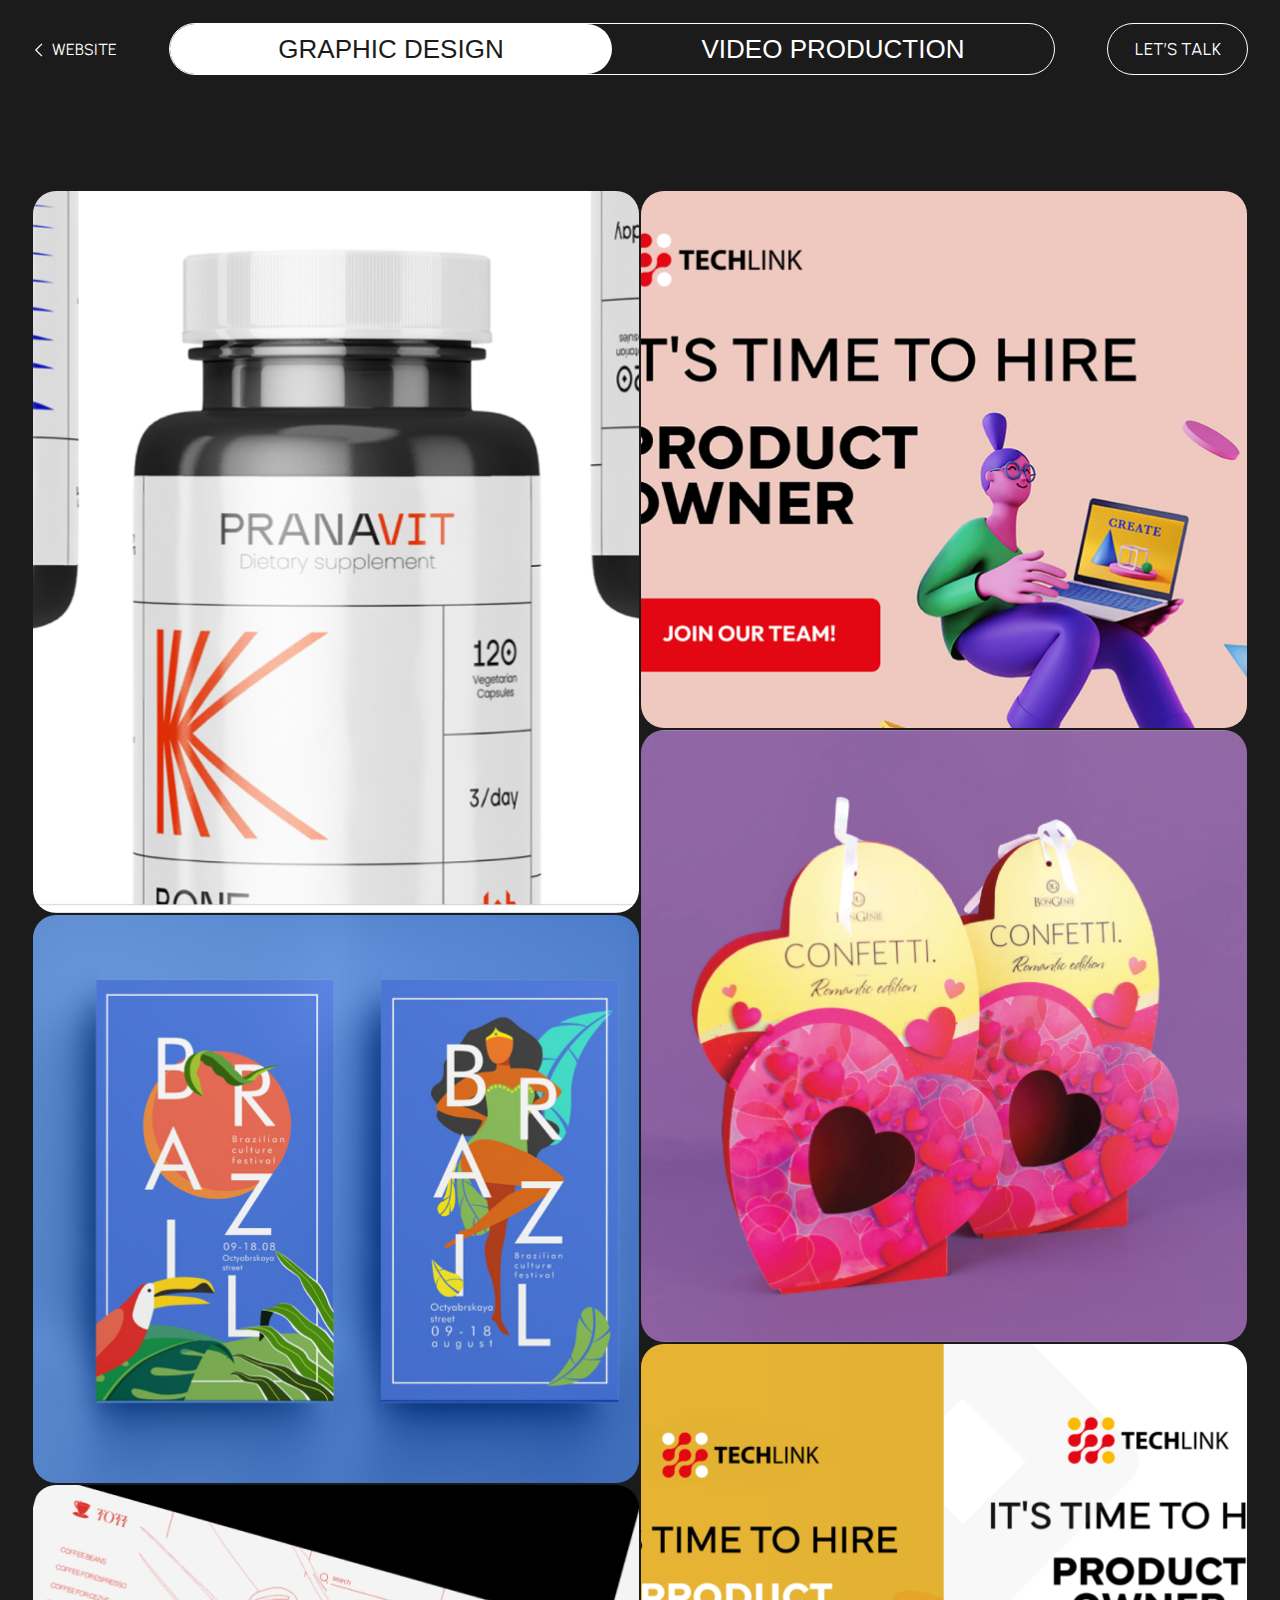
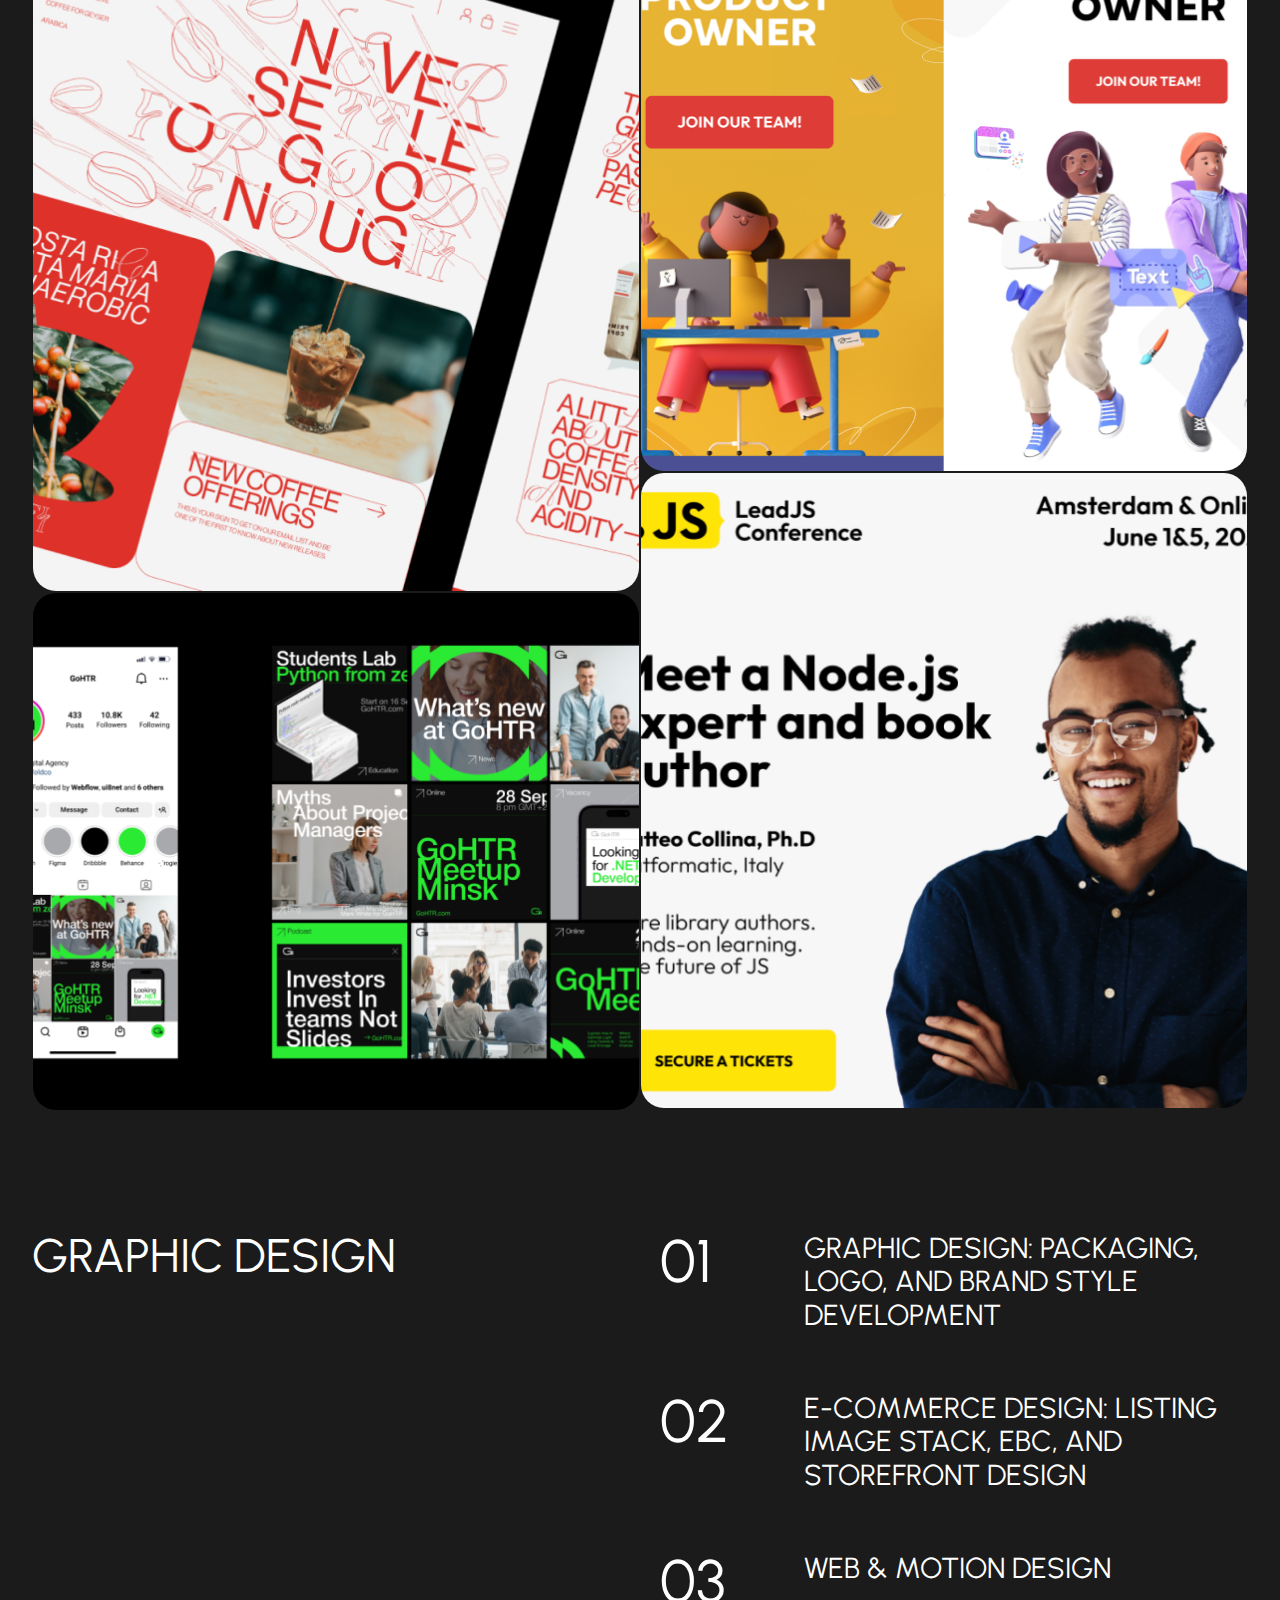
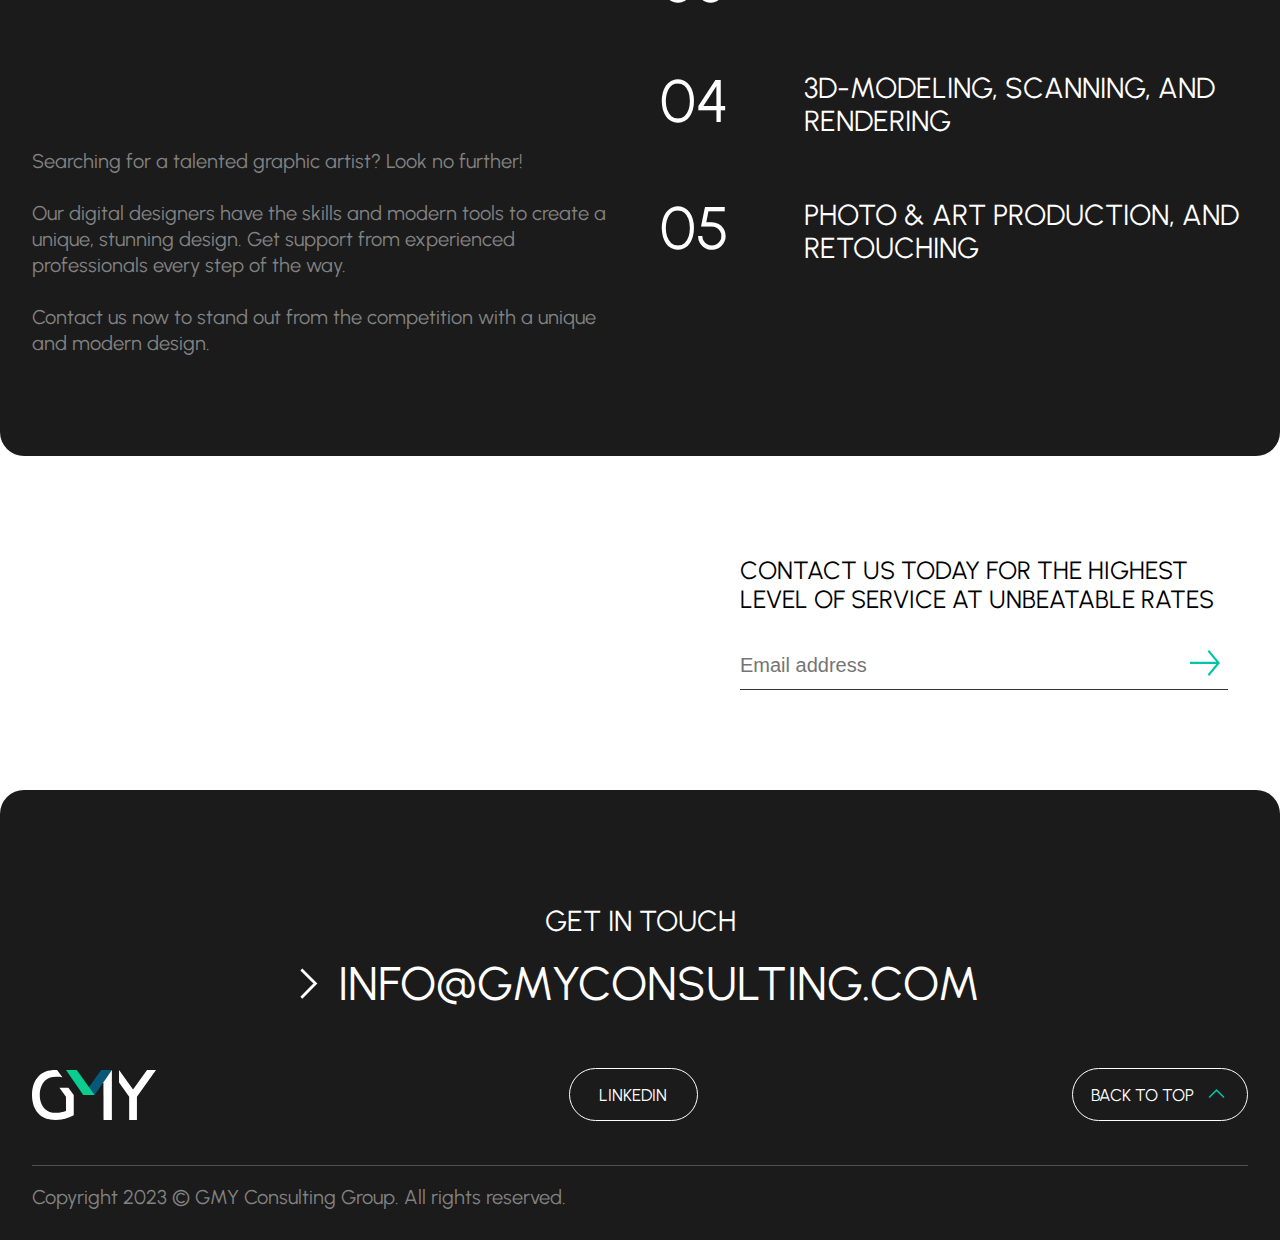
==== portfolio.html @ d191594f "edits to the layout" ====
<!DOCTYPE html>
<html lang="en">
    <head>
        <meta charset="UTF-8">
        <meta http-equiv="X-UA-Compatible" content="IE=edge">
        <meta name="viewport" content="width=device-width, initial-scale=1.0">

        <title>GMY-portfolio</title>

        <link rel="stylesheet" href="./css/styles.css">

        <script defer src="./js/animatrionTextScroll.js"></script>
        <script defer src="./js/player.js"></script>
        <script defer src="./js/btnPortfolio.js"></script>
    </head>

    <body>
        <!-- PortfolioHeader -->
        <header class="Header-container blackTheme borderRadiusDown mobilePadding">
            <div class="Header-wrapper maxContainerSize">
                <a class="Header-containerBtnBackToMainPage" href="./index.html">
                    <img class="Header-iconBtnBackToMainPage" src="./assets/icons/iconArrowSelect.svg" alt="">

                    <p class="Header-textBtnBackToMainPage textUppercase">Website</p>
                </a>

                <div class="PortfolioHeader-containerToggleView">
                    <button class="PortfolioHeader-btnGraphicDesign textUppercase active">Graphic Design</button>
    
                    <button class="PortfolioHeader-btnVideoProduction textUppercase">Video Production</button>
                </div>

                <a class="Header-mainBtn secondary textUppercase textBtn" href="#contacts">Let’s talk</a>
            </div>
        </header>

        <!-- <main class="PortfolioMain-container blackTheme" id="main">
            <div class="PortfolioMain-wrapper">
                <img class="PortfolioMain-iconMain" src="./assets/icons/logoMainPortfolio.svg" alt="">

                <div class="PortfolioMain-containerToggleView">
                    <button class="PortfolioMain-btnGraphicDesign h4 textUppercase active">Graphic Design</button>
    
                    <button class="PortfolioMain-btnVideoProduction h4 textUppercase">Video Production</button>
                </div>
            </div>
        </main> -->

        <div id="main">
            <div class="PortfolioGraphicDesign">
                <section class="portfolioPresentation-container blackTheme">
                    <div class="portfolioPresentation-wrapper maxContainerSize">
                        <div class="portfolioPresentation-grid">
                            <div class="portfolioPresentation-containerImage">
                                <img class="portfolioPresentation-image" src="./assets/images/portfolio/portfolio1.png" alt="">
                            </div>
                            <div class="portfolioPresentation-containerImage">
                                <img class="portfolioPresentation-image" src="./assets/images/portfolio/portfolio2.png" alt="">
                            </div>
                            <div class="portfolioPresentation-containerImage">
                                <img class="portfolioPresentation-image" src="./assets/images/portfolio/portfolio3.png" alt="">
                            </div>
                            <div class="portfolioPresentation-containerImage">
                                <img class="portfolioPresentation-image" src="./assets/images/portfolio/portfolio4.png" alt="">
                            </div>
                            <div class="portfolioPresentation-containerImage">
                                <img class="portfolioPresentation-image" src="./assets/images/portfolio/portfolio5.png" alt="">
                            </div>
                            <div class="portfolioPresentation-containerImage">
                                <img class="portfolioPresentation-image" src="./assets/images/portfolio/portfolio6.png" alt="">
                            </div>
                            <div class="portfolioPresentation-containerImage">
                                <img class="portfolioPresentation-image" src="./assets/images/portfolio/portfolio7.png" alt="">
                            </div>
                            <div class="portfolioPresentation-containerImage">
                                <img class="portfolioPresentation-image" src="./assets/images/portfolio/portfolio8.png" alt="">
                            </div>
                        </div>
                    </div>
                </section>

                <section class="PortfolioGraphicDesign-container blackTheme borderRadiusDown">
                    <div class="PortfolioGraphicDesign-wrapper maxContainerSize">
                        <div class="PortfolioGraphicDesign-containerDescription">
                            <div class="PortfolioGraphicDesign-containerMainInfo">
                                <h2 class="PortfolioGraphicDesign-mainTitle h2 textUppercase">Graphic Design</h2>
            
                                <p class="PortfolioGraphicDesign-mainText textLarge">
                                    Searching for a talented graphic artist? Look no further!
                                    <br><br> Our digital designers have the skills and modern tools to create a unique, stunning design. Get support from experienced professionals every step of the way.
                                    <br><br> Contact us now to stand out from the competition with a unique and modern design.
                                </p>
                            </div>
            
                            <div class="PortfolioGraphicDesign-containerInfoCards">
                                <div class="PortfolioGraphicDesign-infoCard">
                                    <span class="PortfolioGraphicDesign-infoCardNumber h5">01</span>
            
                                    <p class="PortfolioGraphicDesign-infoCardText h4 textUppercase">Graphic Design: Packaging, Logo, and Brand Style Development</p>
                                </div>
            
                                <div class="PortfolioGraphicDesign-infoCard">
                                    <span class="PortfolioGraphicDesign-infoCardNumber h5">02</span>
            
                                    <p class="PortfolioGraphicDesign-infoCardText h4 textUppercase">E-Commerce Design: listing image stack, EBC, and Storefront Design</p>
                                </div>
            
                                <div class="PortfolioGraphicDesign-infoCard">
                                    <span class="PortfolioGraphicDesign-infoCardNumber h5">03</span>
            
                                    <p class="PortfolioGraphicDesign-infoCardText h4 textUppercase">Web & Motion Design</p>
                                </div>
            
                                <div class="PortfolioGraphicDesign-infoCard">
                                    <span class="PortfolioGraphicDesign-infoCardNumber h5">04</span>
            
                                    <p class="PortfolioGraphicDesign-infoCardText h4 textUppercase">3D-Modeling, Scanning, and Rendering</p>
                                </div>
            
                                <div class="PortfolioGraphicDesign-infoCard">
                                    <span class="PortfolioGraphicDesign-infoCardNumber h5">05</span>
            
                                    <p class="PortfolioGraphicDesign-infoCardText h4 textUppercase">Photo & Art Production, and Retouching</p>
                                </div>
                            </div>
                        </div>
                    </div>
                </section>
            </div>
            
            <div class="PortfolioVideoProduction hidden">
                <section class="VideoProduction-container blackTheme mobilePadding">
                    <div class="VideoProduction-wrapper maxContainerSize borderRadiusFull">
                        <img class="VideoProduction-iconPlay" src="./assets/icons/iconPlayVideo.svg" />
        
                        <div class="VideoProduction-containerInfo containerInfo innerPadding">
                            <div class="VideoProduction-info innerWrapperInfo">
                                <div class="VideoProduction-wrapperInfo mainText">
                                    <h2 class="VideoProduction-title h2 textUppercase upAnimationText">Video Production</h2>
            
                                    <p class="VideoProduction-text textLarge upAnimationText">Take advantage of innovative video production services for marketing success</p>
                                </div>
            
                                <div class="VideoProduction-wrapperInfo secondaryText">
                                    <h2 class="VideoProduction-title h2 textUppercase">Video Production</h2>
            
                                    <p class="VideoProduction-text textLarge">
                                        Take advantage of innovative video production services for marketing success.
                                        <br><br> Our experienced professionals use the latest equipment and techniques to create superior videos that help you tell your story and drive sales.
                                        <br><br> Benefit from our high-quality videos and marketing video production services for guaranteed results.
                                    </p>
                                </div>
                            </div>
                        </div>
        
                        <div class="VideoProduction-previewVideo"></div>
                        <div class="VideoProduction-dimming"></div>
                        <iframe id="player" class="VideoProduction-video" src="https://www.youtube.com/embed/5_SGxF4RLgc?enablejsapi=1&controls=0&iv_load_policy=3&modestbranding=1&hl=en&disablekb=1&rel=0" frameborder="0" allow="accelerometer; autoplay; clipboard-write; encrypted-media; gyroscope; picture-in-picture; web-share" allowfullscreen></iframe>
                    </div>
                </section>

                <section class="PortfolioVideoProduction-container blackTheme mobilePadding">
                    <div class="PortfolioGraphicDesign-wrapper maxContainerSize">
                        <div class="PortfolioGraphicDesign-containerDescription">
                            <div class="PortfolioGraphicDesign-containerMainInfo">
                                <h2 class="PortfolioGraphicDesign-mainTitle h2 textUppercase">Video Production</h2>
            
                                <p class="PortfolioGraphicDesign-mainText textLarge">
                                    Take advantage of innovative video production services for marketing success.
                                    <br><br> Our experienced professionals use the latest equipment and techniques to create superior videos that help you tell your story and drive sales.
                                    <br><br> Benefit from our high-quality videos and marketing video production services for guaranteed results.
                                </p>
                            </div>
            
                            <div class="PortfolioGraphicDesign-containerInfoCards">
                                <div class="PortfolioGraphicDesign-infoCard">
                                    <span class="PortfolioGraphicDesign-infoCardNumber h5">01</span>
            
                                    <p class="PortfolioGraphicDesign-infoCardText h4 textUppercase">Product TVC, Digital video including OLV, social media ads, and video ads on streaming services. </p>
                                </div>
            
                                <div class="PortfolioGraphicDesign-infoCard">
                                    <span class="PortfolioGraphicDesign-infoCardNumber h5">02</span>
            
                                    <p class="PortfolioGraphicDesign-infoCardText h4 textUppercase">Main platforms: Amazon, Youtube, Instagram, Tiktok, Facebook, Web sites and etc. </p>
                                </div>
            
                                <div class="PortfolioGraphicDesign-infoCard">
                                    <span class="PortfolioGraphicDesign-infoCardNumber h5">03</span>
            
                                    <p class="PortfolioGraphicDesign-infoCardText h4 textUppercase">Motion design: Logo and text Animation, Digital graphics, Unique Transitions, editing. </p>
                                </div>
            
                                <div class="PortfolioGraphicDesign-infoCard">
                                    <span class="PortfolioGraphicDesign-infoCardNumber h5">04</span>
            
                                    <p class="PortfolioGraphicDesign-infoCardText h4 textUppercase">2D and 3D-Animation: Product Animation, Liquid Animation, Character Animation, and more</p>
                                </div>
            
                                <div class="PortfolioGraphicDesign-infoCard">
                                    <span class="PortfolioGraphicDesign-infoCardNumber h5">05</span>
            
                                    <p class="PortfolioGraphicDesign-infoCardText h4 textUppercase">3D-Modeling: Product, Character, Location, and more</p>
                                </div>

                                <div class="PortfolioGraphicDesign-infoCard">
                                    <span class="PortfolioGraphicDesign-infoCardNumber h5">06</span>
            
                                    <p class="PortfolioGraphicDesign-infoCardText h4 textUppercase">Post-Production: VFX, SFX, CGI, Sound Design, Color Grading, COMPOSITING
                                    </p>
                                </div>
                            </div>
                        </div>
                    </div>
                </section>
            </div>
        </div>

        <section class="Contacts-container maxContainerSize mobilePadding" id="contacts">
            <h1 class="Contacts-title h1 downAnimationText">LET'S WORK TOGETHER</h1>

            <div class="Contacts-containerInput">
                <p class="Contacts-inputText textUppercase">Contact us today for the highest level of service at unbeatable rates</p>

                <div class="Contacts-wrapperInput">
                    <input class="Contacts-input textSmall" type="email" placeholder="Email address" />

                    <button class="Contacts-btnSendEmeil">
                        <img class="Contacts-iconArrowFull" src="./assets/icons/iconArrowFull.svg" alt="">
                    </button>
                </div>
            </div>
        </section>

        <footer class="Footer-container blackTheme borderRadiusUp mobilePadding" id="footer">
            <div class="Footer-wrapper maxContainerSize">
                <div class="Footer-containerEmeilLink">
                    <h3 class="Footer-emeilText h3 textUppercase">GET IN TOUCH</h3>

                    <h2 class="Footer-emeil h2 textUppercase">
                        <img class="Footer-iconTextEmeil" src="./assets/icons/iconArrowText.svg" alt="">
                        
                        <p class="Footer-textEmeil">info@gmyconsulting.com</p>
                    </h2>
                </div>

                <div class="Footer-containerBtns">
                    <div class="Footer-containerLogo">
                        <img class="Footer-logoIcon" src="./assets/icons/logoWhite.svg" alt="logo" />
                    </div>
          
                    <a class="Footer-btnSocial secondary textUppercase textBtn" href="https://www.linkedin.com/company/gmy-consulting-group/" target="_blank">LinkedIn</a>

                    <a class="Footer-btnBackToUp secondary textUppercase textBtn" href="#main">
                        <p class="Footer-btnBackToUpText">back to top</p>

                        <img class="Footer-iconBtnBackToUp" src="./assets/icons/iconArrow.svg" alt="" />
                    </a>
                </div>

                <div class="Footer-containerCopyright">
                    <p class="Footer-copyrightText textSmall">Copyright 2023 © GMY Consulting Group. All rights reserved.</p>
                </div>
            </div>
        </footer>
    </body>
</html>
---- css/styles.css ----
/* all css */
@import 'atoms.css';
@import 'general.css';
@import 'header.css';
@import 'main.css';
@import 'bookkeeping.css';
@import 'aboutUs.css';
@import 'medicalBilling.css';
@import 'management.css';
@import 'customerService.css';
@import 'videoProduction.css';
@import 'graphicDesign.css';
@import 'eCommerceServices.css';
@import 'team.css';
@import 'contacts.css';
@import 'footer.css';

@import 'videoPresentation.css';

@import 'portfolioMain.css';
@import 'portfolioGraphicDesign.css';
@import 'portfolioHeader.css';
@import 'portfolioPresentation.css';
@import 'PortfolioVideoProduction.css';

/* fonts */

@font-face {
    font-family: 'UrbanistRegular';
    src: url('../fonts/Urbanist-Regular.ttf') format('truetype');
}

@font-face {
    font-family: 'UrbanistMedium';
    src: url('../fonts/Urbanist-Medium.ttf') format('truetype');
}

@font-face {
    font-family: 'UrbanistSemiBold';
    src: url('../fonts/Urbanist-SemiBold.ttf') format('truetype');
}

@font-face {
    font-family: 'UrbanistBold';
    src: url('../fonts/Urbanist-Bold.ttf') format('truetype');
}
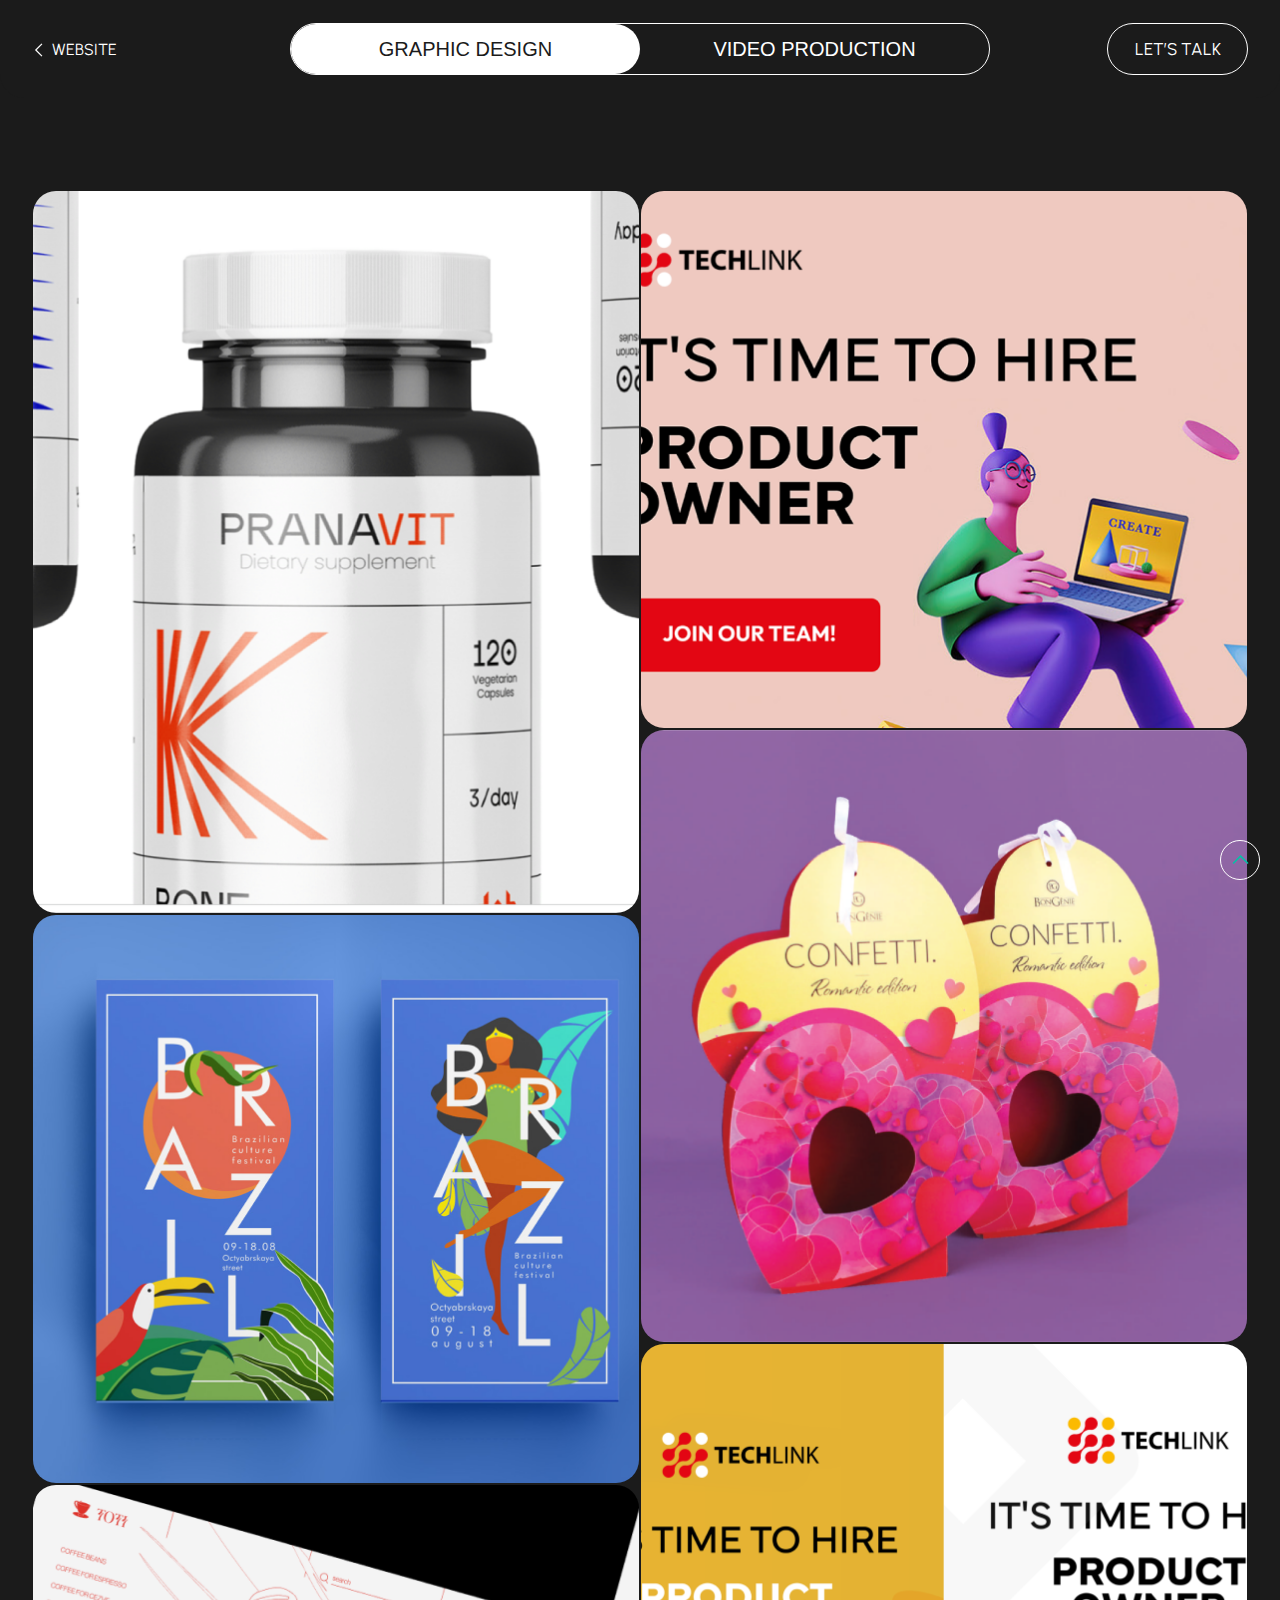
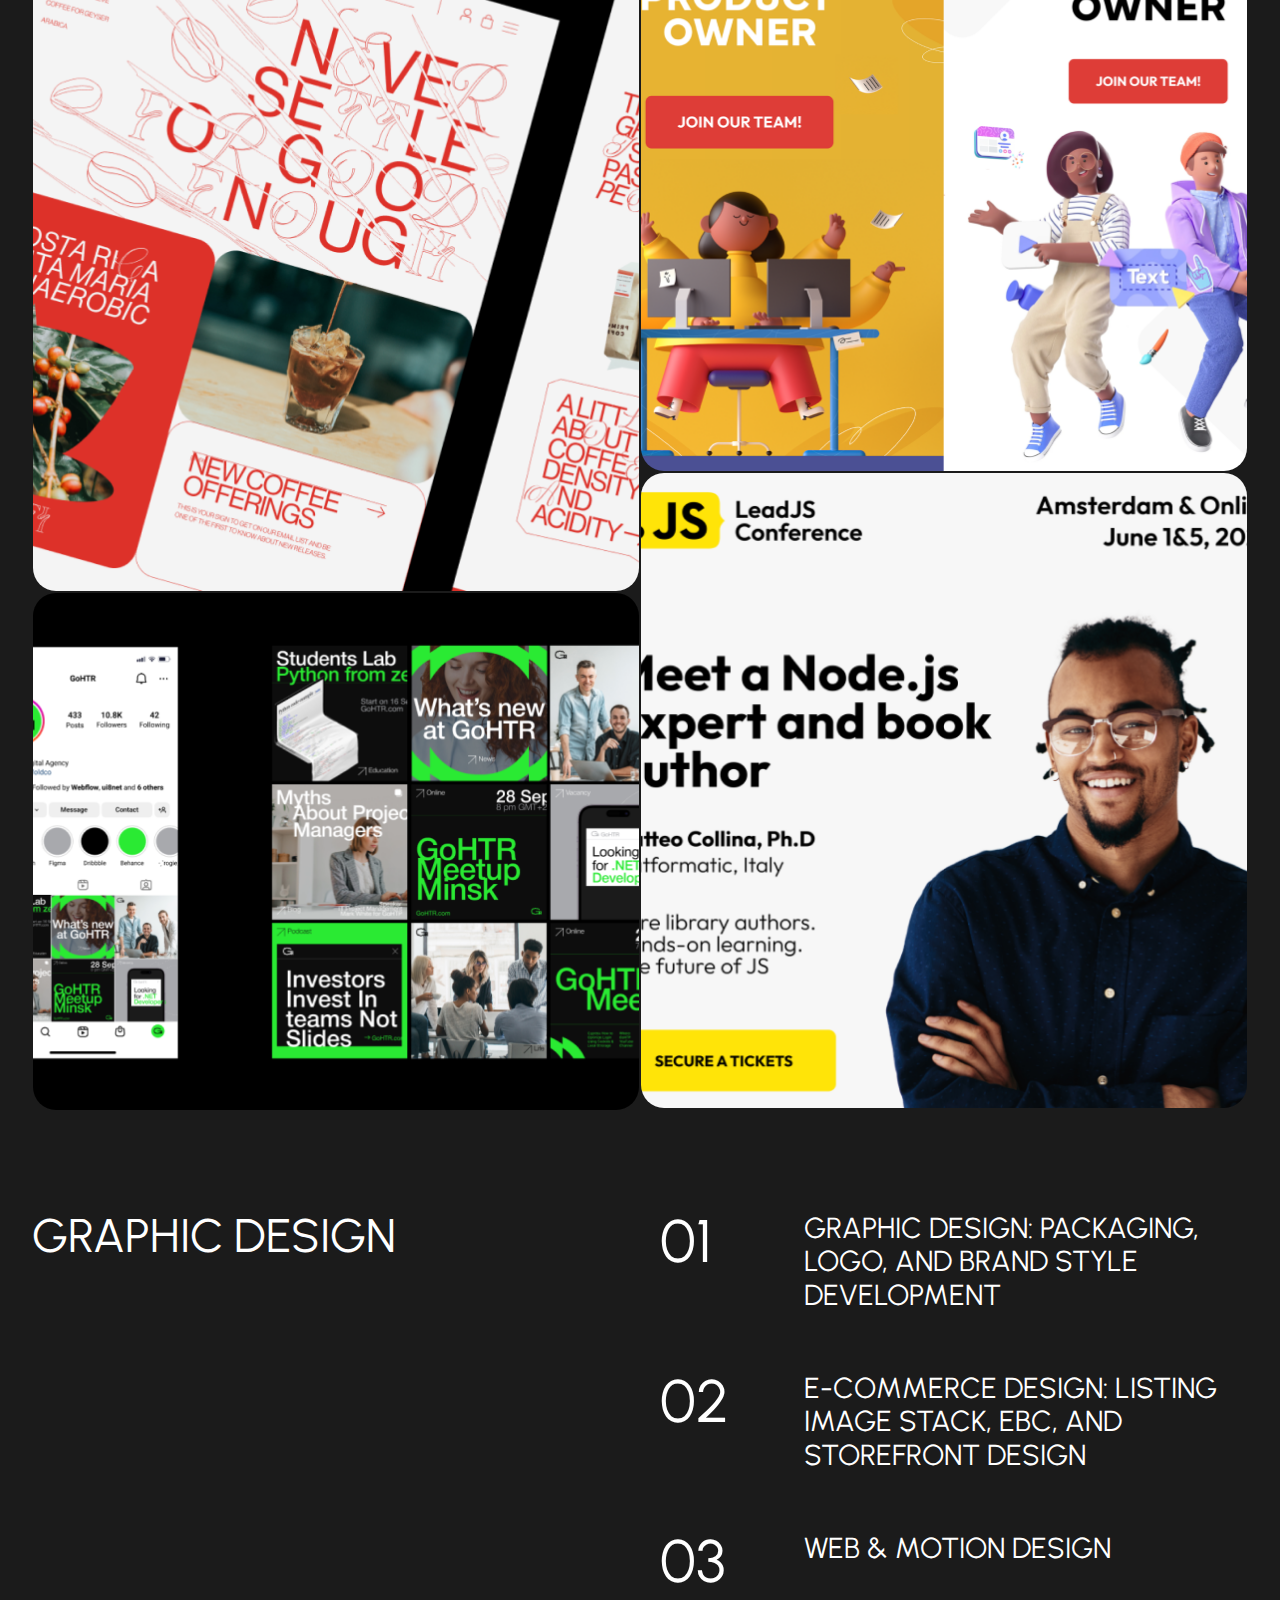
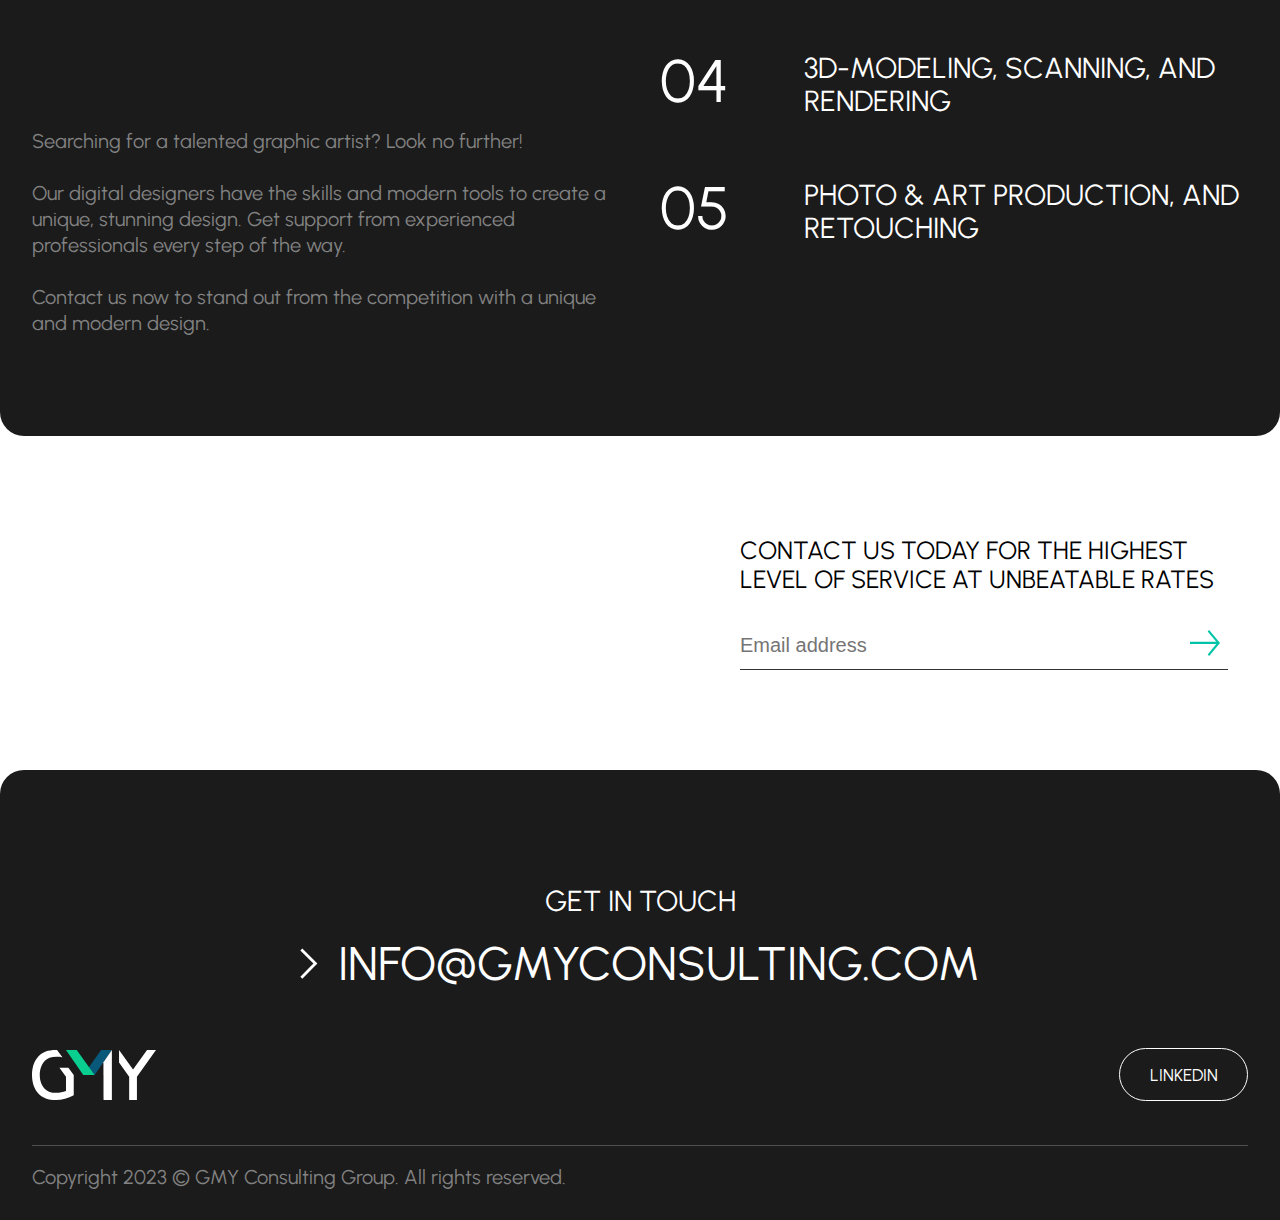
==== commit 30c96bbe: "fixed portfolio" ====
--- a/portfolio.html
+++ b/portfolio.html
@@ -15,6 +15,12 @@
     </head>
 
     <body>
+        <div class="portfolioFooter-containerBtnBackToUp">
+            <a class="portfolioFooter-btnBackToUp secondary textUppercase textBtn" href="#main">
+                <img class="portfolioFooter-iconBtnBackToUp" src="./assets/icons/iconArrow.svg" alt="" />
+            </a>
+        </div>
+
         <!-- PortfolioHeader -->
         <header class="Header-container blackTheme borderRadiusDown mobilePadding">
             <div class="Header-wrapper maxContainerSize">
@@ -34,21 +40,19 @@
             </div>
         </header>
 
-        <!-- <main class="PortfolioMain-container blackTheme" id="main">
+        <main class="PortfolioMain-container blackTheme hidden">
             <div class="PortfolioMain-wrapper">
-                <img class="PortfolioMain-iconMain" src="./assets/icons/logoMainPortfolio.svg" alt="">
-
                 <div class="PortfolioMain-containerToggleView">
                     <button class="PortfolioMain-btnGraphicDesign h4 textUppercase active">Graphic Design</button>
     
                     <button class="PortfolioMain-btnVideoProduction h4 textUppercase">Video Production</button>
                 </div>
             </div>
-        </main> -->
-
-        <div id="main">
+        </main>
+
+        <div class="portfolioToggle blackTheme borderRadiusDown" id="main">
             <div class="PortfolioGraphicDesign">
-                <section class="portfolioPresentation-container blackTheme">
+                <section class="portfolioPresentation-container">
                     <div class="portfolioPresentation-wrapper maxContainerSize">
                         <div class="portfolioPresentation-grid">
                             <div class="portfolioPresentation-containerImage">
@@ -79,7 +83,7 @@
                     </div>
                 </section>
 
-                <section class="PortfolioGraphicDesign-container blackTheme borderRadiusDown">
+                <section class="PortfolioGraphicDesign-container">
                     <div class="PortfolioGraphicDesign-wrapper maxContainerSize">
                         <div class="PortfolioGraphicDesign-containerDescription">
                             <div class="PortfolioGraphicDesign-containerMainInfo">
@@ -129,7 +133,7 @@
             </div>
             
             <div class="PortfolioVideoProduction hidden">
-                <section class="VideoProduction-container blackTheme mobilePadding">
+                <section class="VideoProduction-container blackTheme">
                     <div class="VideoProduction-wrapper maxContainerSize borderRadiusFull">
                         <img class="VideoProduction-iconPlay" src="./assets/icons/iconPlayVideo.svg" />
         
@@ -159,7 +163,7 @@
                     </div>
                 </section>
 
-                <section class="PortfolioVideoProduction-container blackTheme mobilePadding">
+                <section class="PortfolioVideoProduction-container blackTheme borderRadiusDown">
                     <div class="PortfolioGraphicDesign-wrapper maxContainerSize">
                         <div class="PortfolioGraphicDesign-containerDescription">
                             <div class="PortfolioGraphicDesign-containerMainInfo">
@@ -217,7 +221,7 @@
         </div>
 
         <section class="Contacts-container maxContainerSize mobilePadding" id="contacts">
-            <h1 class="Contacts-title h1 downAnimationText">LET'S WORK TOGETHER</h1>
+            <h1 class="Contacts-title h1 downAnimationText">LET'S WORK <br> TOGETHER</h1>
 
             <div class="Contacts-containerInput">
                 <p class="Contacts-inputText textUppercase">Contact us today for the highest level of service at unbeatable rates</p>
@@ -250,12 +254,6 @@
                     </div>
           
                     <a class="Footer-btnSocial secondary textUppercase textBtn" href="https://www.linkedin.com/company/gmy-consulting-group/" target="_blank">LinkedIn</a>
-
-                    <a class="Footer-btnBackToUp secondary textUppercase textBtn" href="#main">
-                        <p class="Footer-btnBackToUpText">back to top</p>
-
-                        <img class="Footer-iconBtnBackToUp" src="./assets/icons/iconArrow.svg" alt="" />
-                    </a>
                 </div>
 
                 <div class="Footer-containerCopyright">
--- a/css/styles.css
+++ b/css/styles.css
@@ -21,7 +21,8 @@
 @import 'portfolioGraphicDesign.css';
 @import 'portfolioHeader.css';
 @import 'portfolioPresentation.css';
-@import 'PortfolioVideoProduction.css';
+@import 'portfolioVideoProduction.css';
+@import 'portfolioFooter.css';
 
 /* fonts */
 
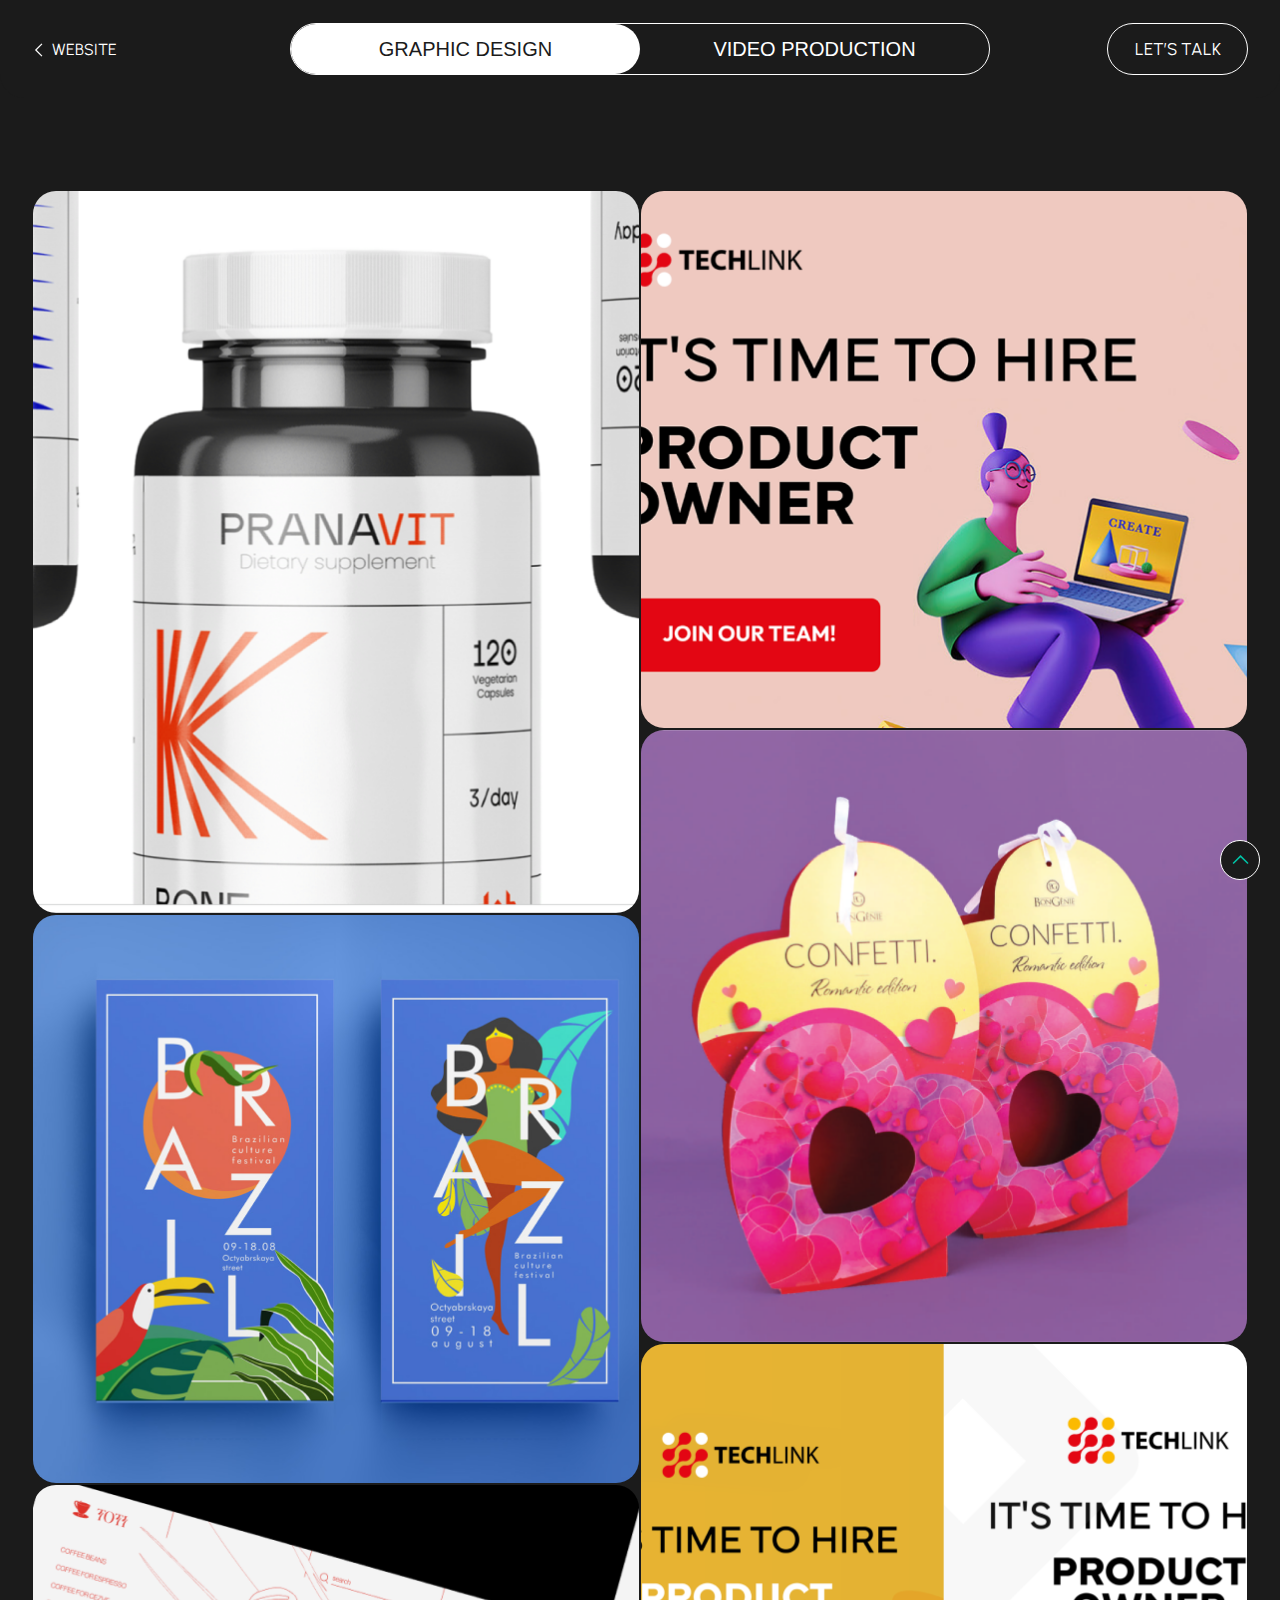
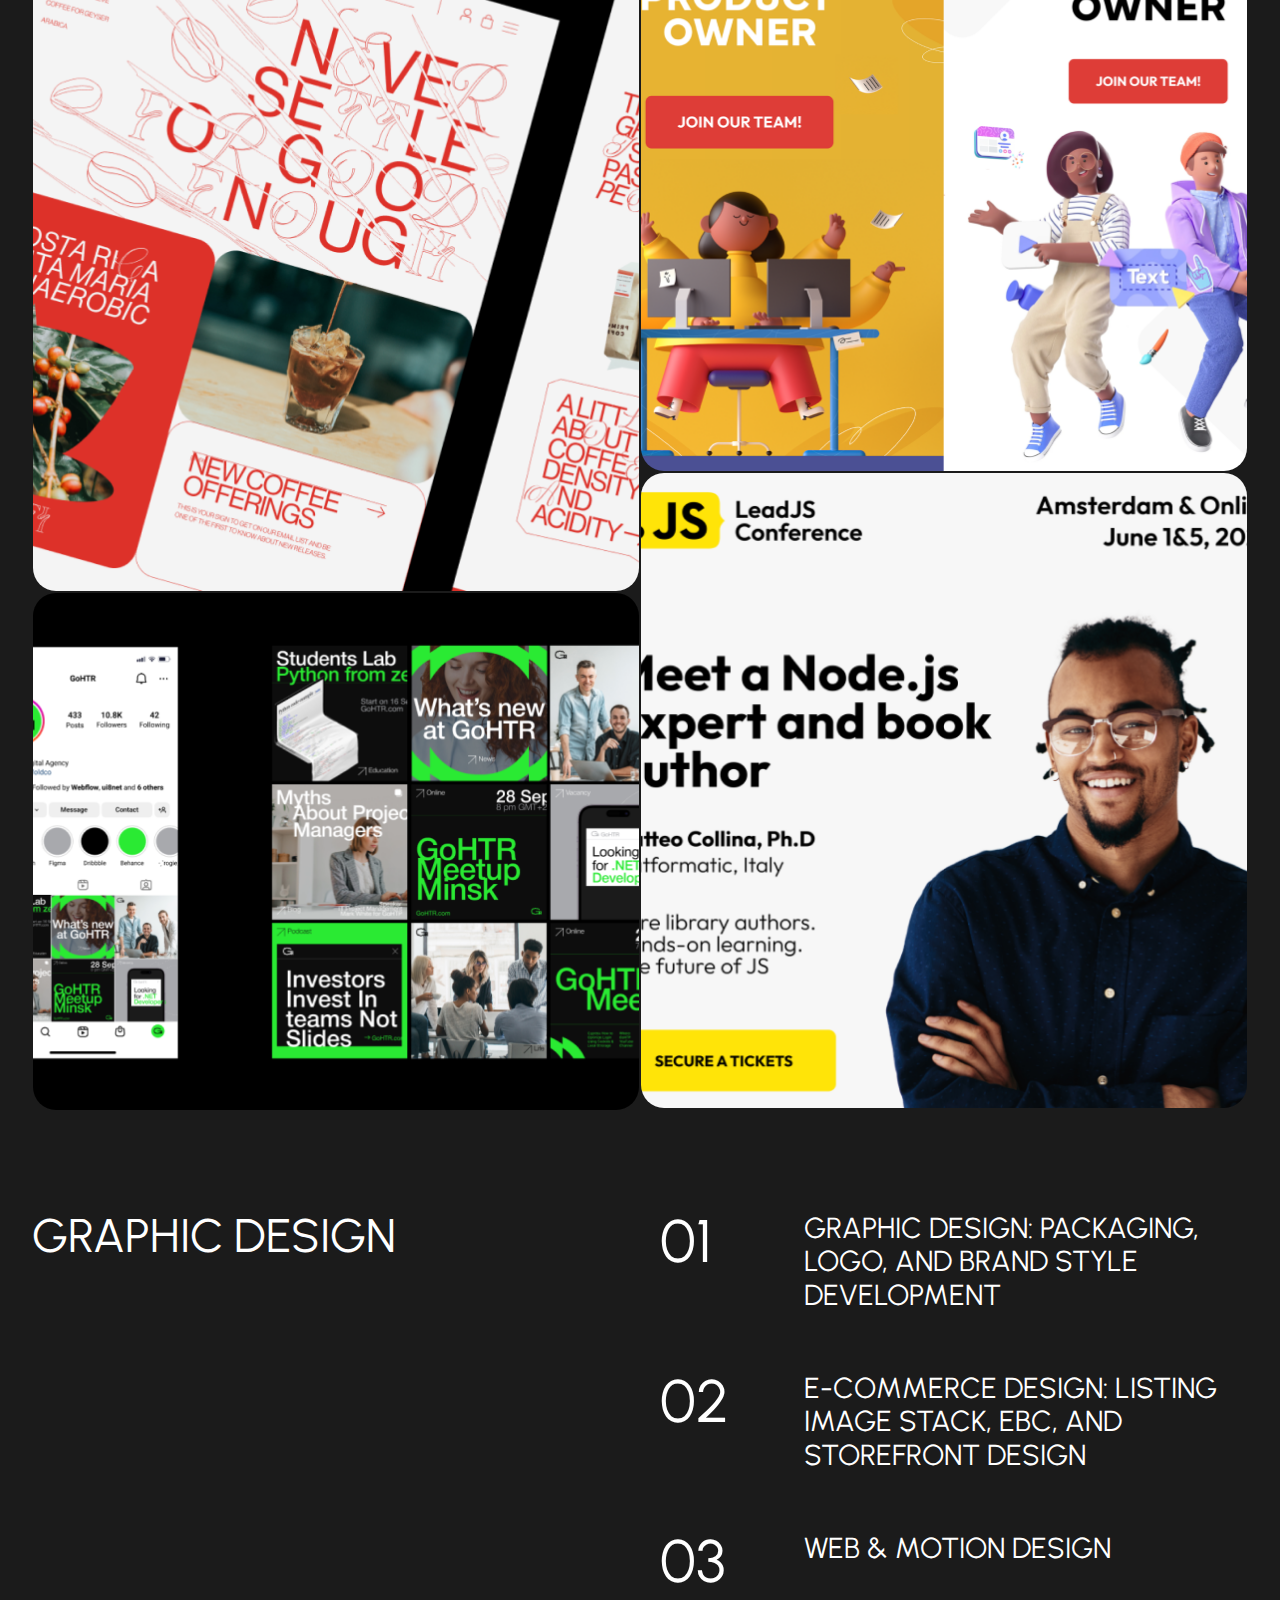
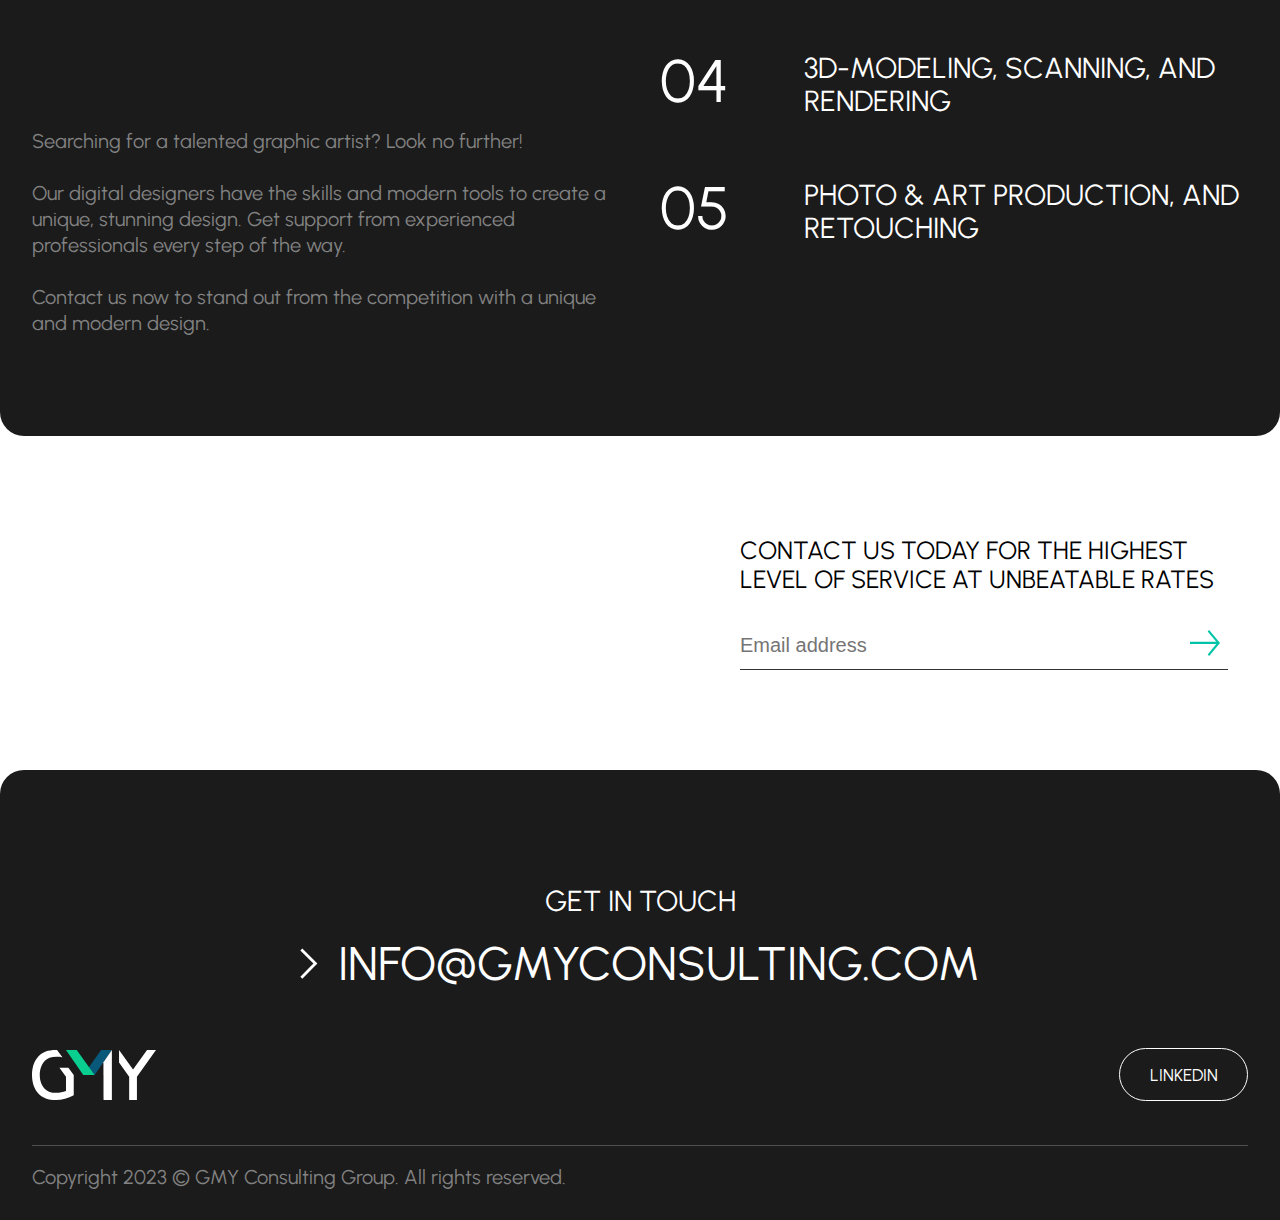
==== commit 21391450: "fixed borders" ====
--- a/portfolio.html
+++ b/portfolio.html
@@ -14,7 +14,7 @@
         <script defer src="./js/btnPortfolio.js"></script>
     </head>
 
-    <body>
+    <body id='main'>
         <div class="portfolioFooter-containerBtnBackToUp">
             <a class="portfolioFooter-btnBackToUp secondary textUppercase textBtn" href="#main">
                 <img class="portfolioFooter-iconBtnBackToUp" src="./assets/icons/iconArrow.svg" alt="" />
@@ -50,7 +50,7 @@
             </div>
         </main>
 
-        <div class="portfolioToggle blackTheme borderRadiusDown" id="main">
+        <div class="portfolioToggle blackTheme borderRadiusDown">
             <div class="PortfolioGraphicDesign">
                 <section class="portfolioPresentation-container">
                     <div class="portfolioPresentation-wrapper maxContainerSize">
@@ -133,29 +133,9 @@
             </div>
             
             <div class="PortfolioVideoProduction hidden">
-                <section class="VideoProduction-container blackTheme">
+                <section class="VideoProduction-container">
                     <div class="VideoProduction-wrapper maxContainerSize borderRadiusFull">
                         <img class="VideoProduction-iconPlay" src="./assets/icons/iconPlayVideo.svg" />
-        
-                        <div class="VideoProduction-containerInfo containerInfo innerPadding">
-                            <div class="VideoProduction-info innerWrapperInfo">
-                                <div class="VideoProduction-wrapperInfo mainText">
-                                    <h2 class="VideoProduction-title h2 textUppercase upAnimationText">Video Production</h2>
-            
-                                    <p class="VideoProduction-text textLarge upAnimationText">Take advantage of innovative video production services for marketing success</p>
-                                </div>
-            
-                                <div class="VideoProduction-wrapperInfo secondaryText">
-                                    <h2 class="VideoProduction-title h2 textUppercase">Video Production</h2>
-            
-                                    <p class="VideoProduction-text textLarge">
-                                        Take advantage of innovative video production services for marketing success.
-                                        <br><br> Our experienced professionals use the latest equipment and techniques to create superior videos that help you tell your story and drive sales.
-                                        <br><br> Benefit from our high-quality videos and marketing video production services for guaranteed results.
-                                    </p>
-                                </div>
-                            </div>
-                        </div>
         
                         <div class="VideoProduction-previewVideo"></div>
                         <div class="VideoProduction-dimming"></div>
@@ -163,7 +143,7 @@
                     </div>
                 </section>
 
-                <section class="PortfolioVideoProduction-container blackTheme borderRadiusDown">
+                <section class="PortfolioVideoProduction-container borderRadiusDown">
                     <div class="PortfolioGraphicDesign-wrapper maxContainerSize">
                         <div class="PortfolioGraphicDesign-containerDescription">
                             <div class="PortfolioGraphicDesign-containerMainInfo">
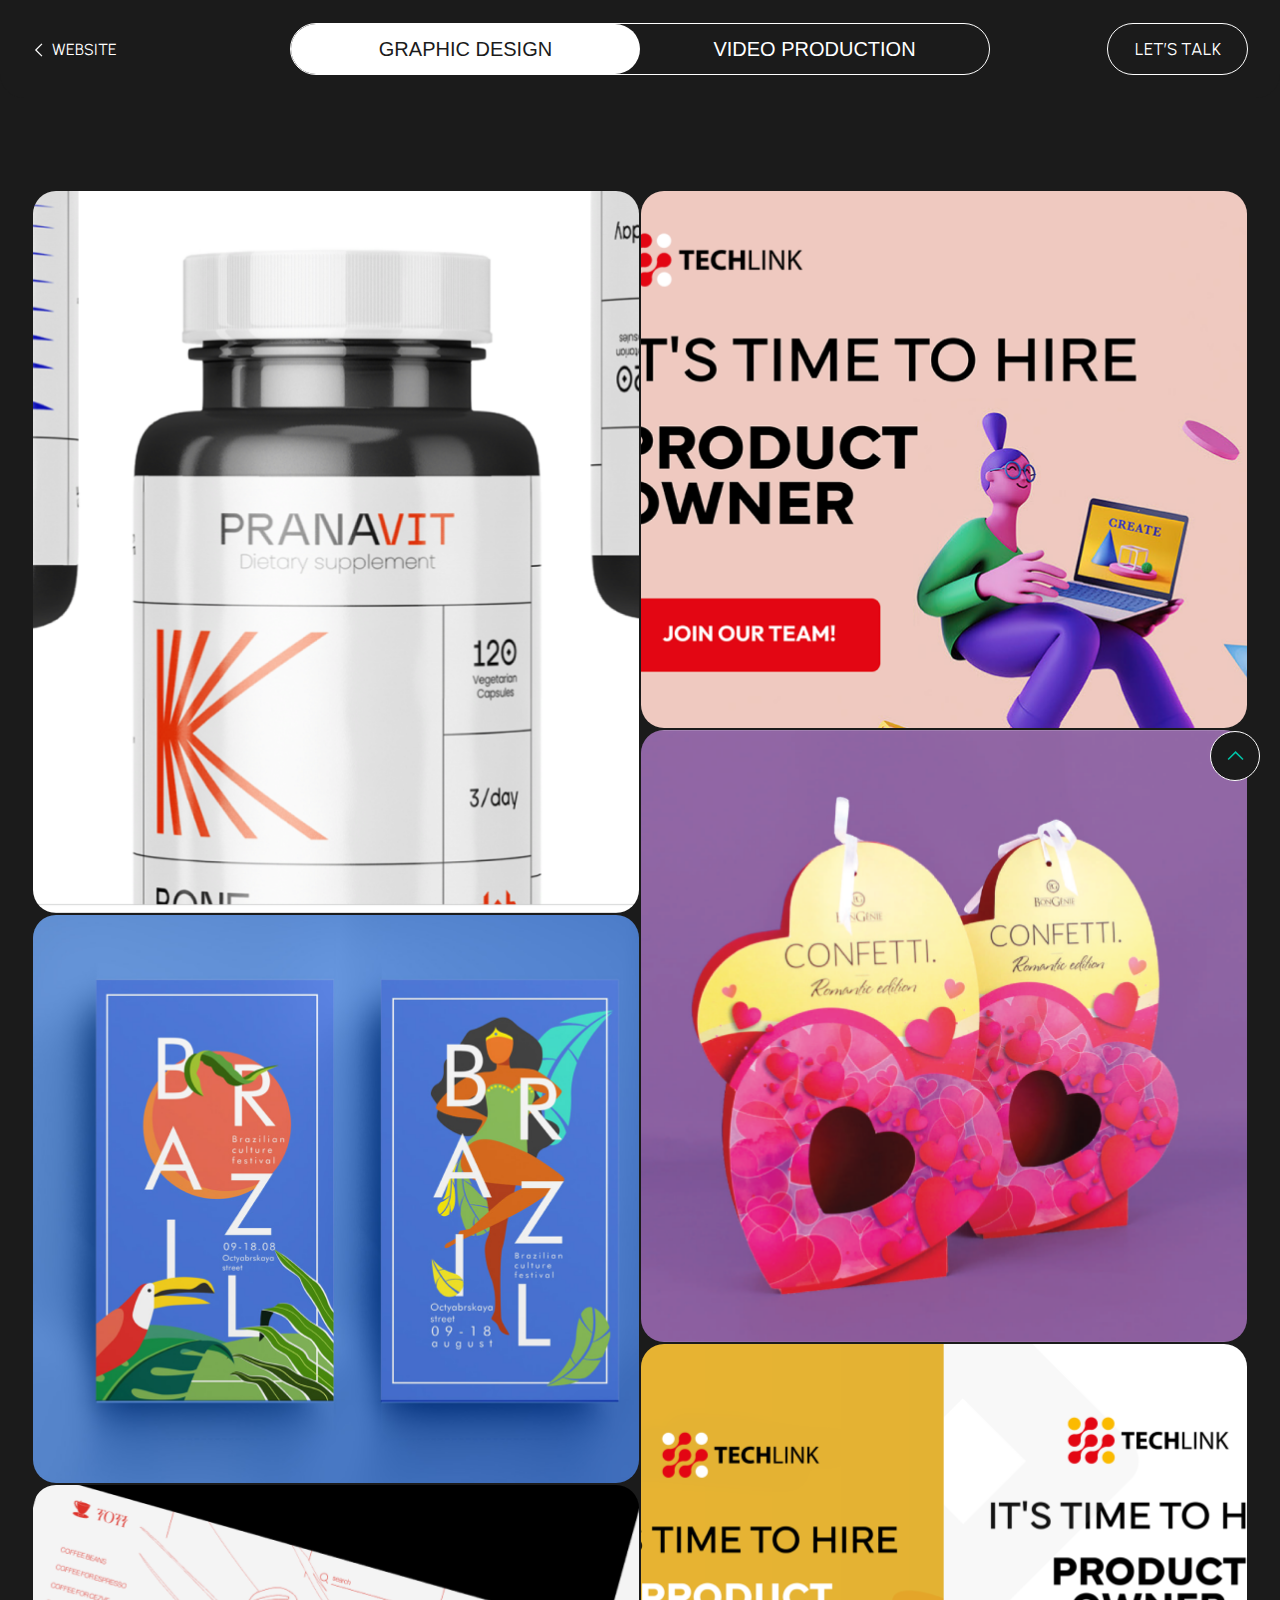
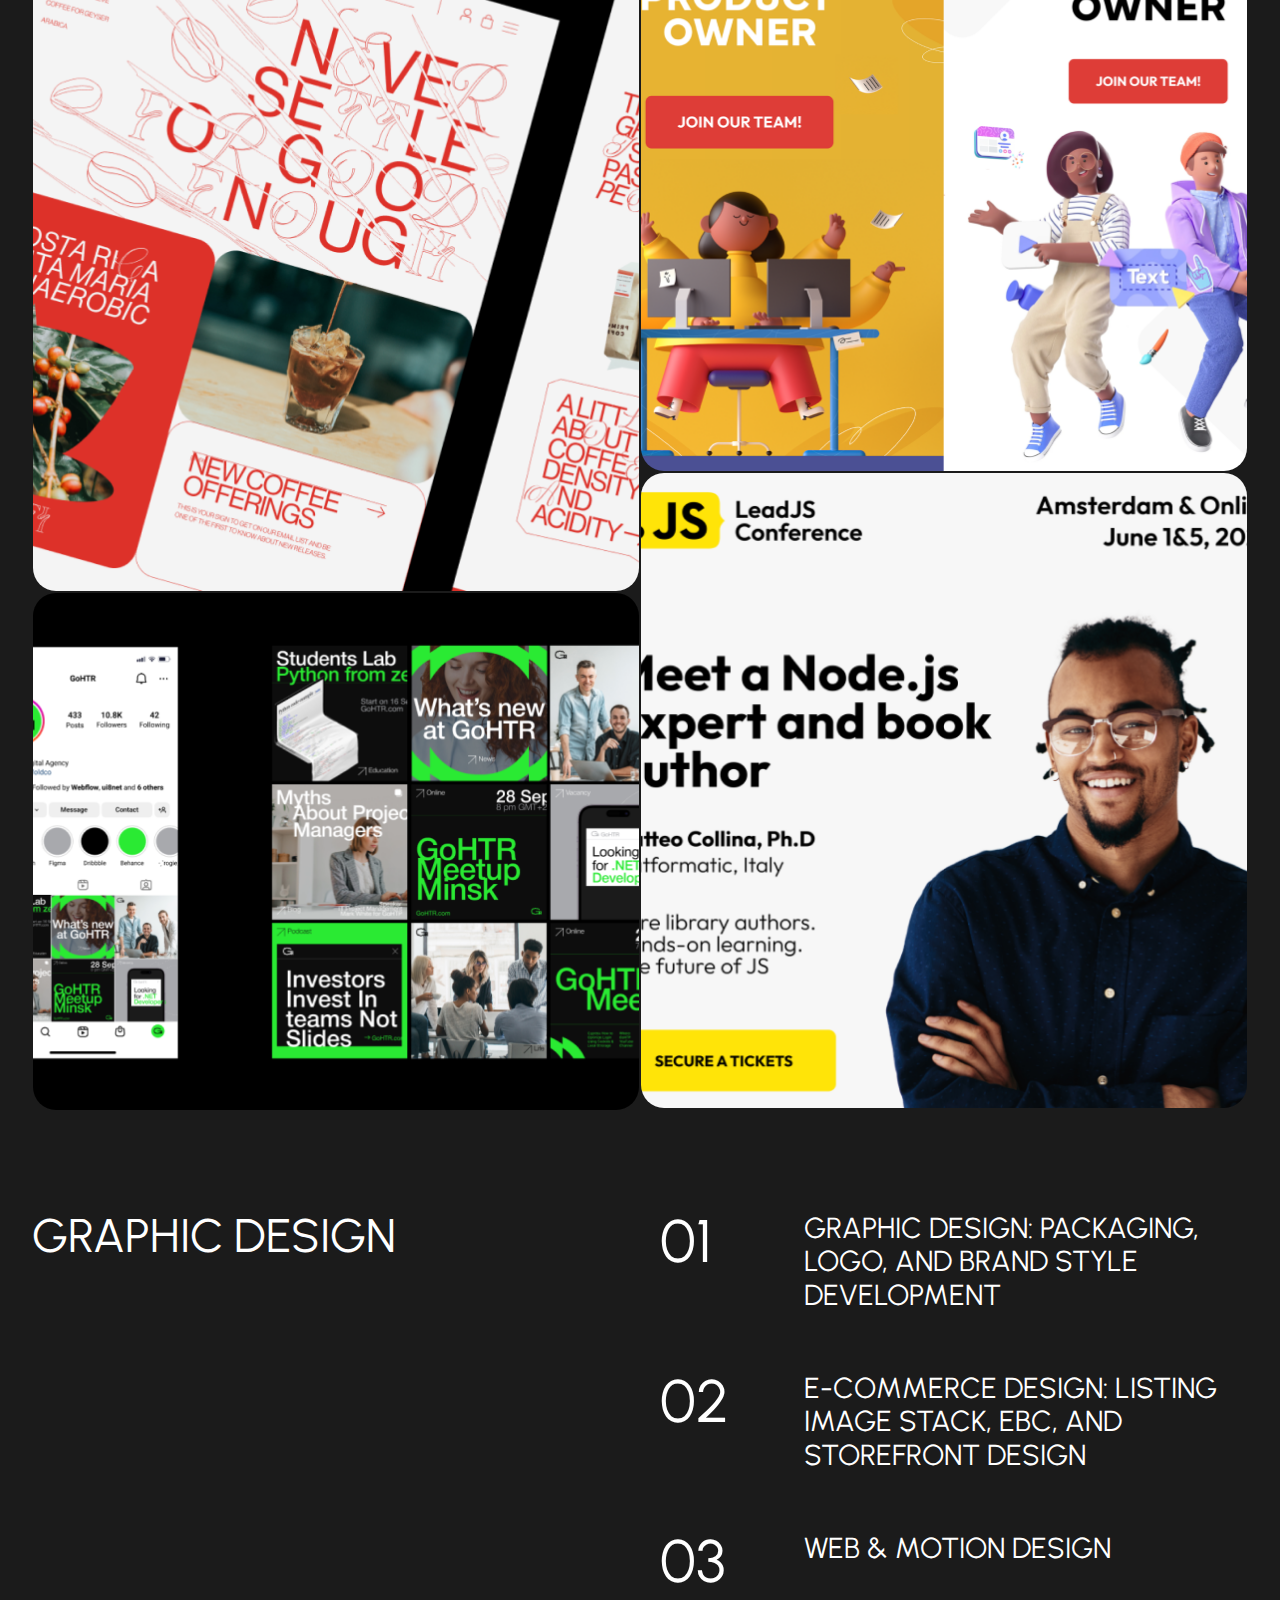
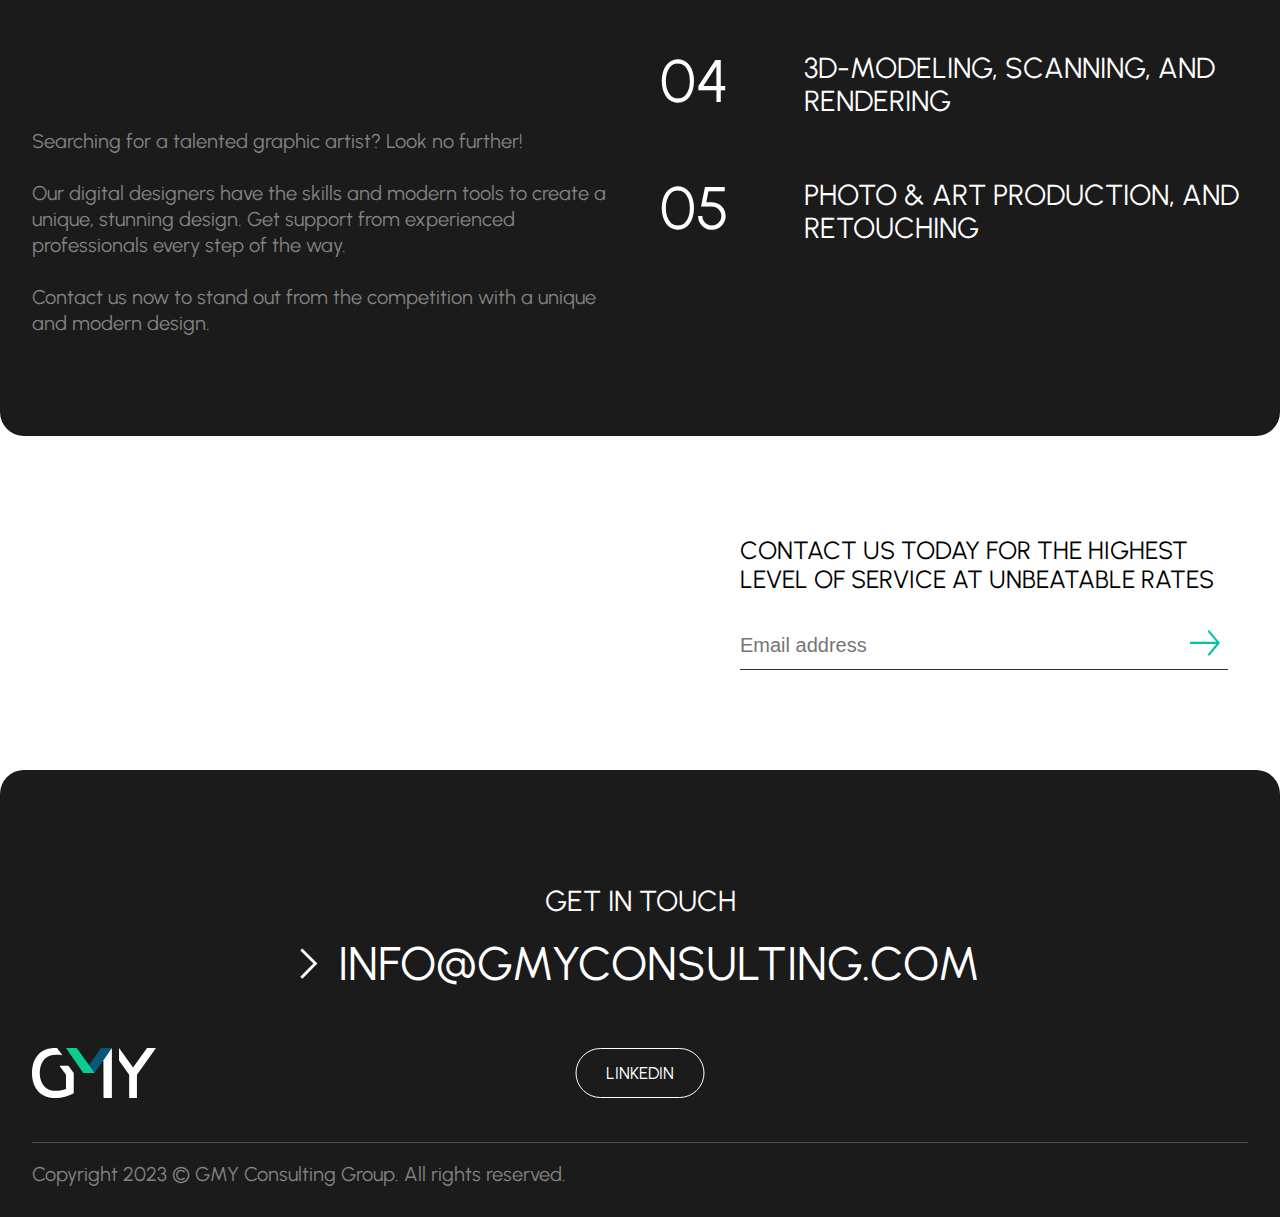
==== commit e7d409fa: "fixed padding bug & footer" ====
--- a/portfolio.html
+++ b/portfolio.html
@@ -133,17 +133,16 @@
             </div>
             
             <div class="PortfolioVideoProduction hidden">
-                <section class="VideoProduction-container">
+                <section class="PortfolioVideoProduction-container">
                     <div class="VideoProduction-wrapper maxContainerSize borderRadiusFull">
                         <img class="VideoProduction-iconPlay" src="./assets/icons/iconPlayVideo.svg" />
         
                         <div class="VideoProduction-previewVideo"></div>
-                        <div class="VideoProduction-dimming"></div>
                         <iframe id="player" class="VideoProduction-video" src="https://www.youtube.com/embed/5_SGxF4RLgc?enablejsapi=1&controls=0&iv_load_policy=3&modestbranding=1&hl=en&disablekb=1&rel=0" frameborder="0" allow="accelerometer; autoplay; clipboard-write; encrypted-media; gyroscope; picture-in-picture; web-share" allowfullscreen></iframe>
                     </div>
                 </section>
 
-                <section class="PortfolioVideoProduction-container borderRadiusDown">
+                <section class="PortfolioGraphicDesign-container borderRadiusDown">
                     <div class="PortfolioGraphicDesign-wrapper maxContainerSize">
                         <div class="PortfolioGraphicDesign-containerDescription">
                             <div class="PortfolioGraphicDesign-containerMainInfo">
@@ -228,7 +227,7 @@
                     </h2>
                 </div>
 
-                <div class="Footer-containerBtns">
+                <div class="Footer-containerBtns PortfolioFooter">
                     <div class="Footer-containerLogo">
                         <img class="Footer-logoIcon" src="./assets/icons/logoWhite.svg" alt="logo" />
                     </div>
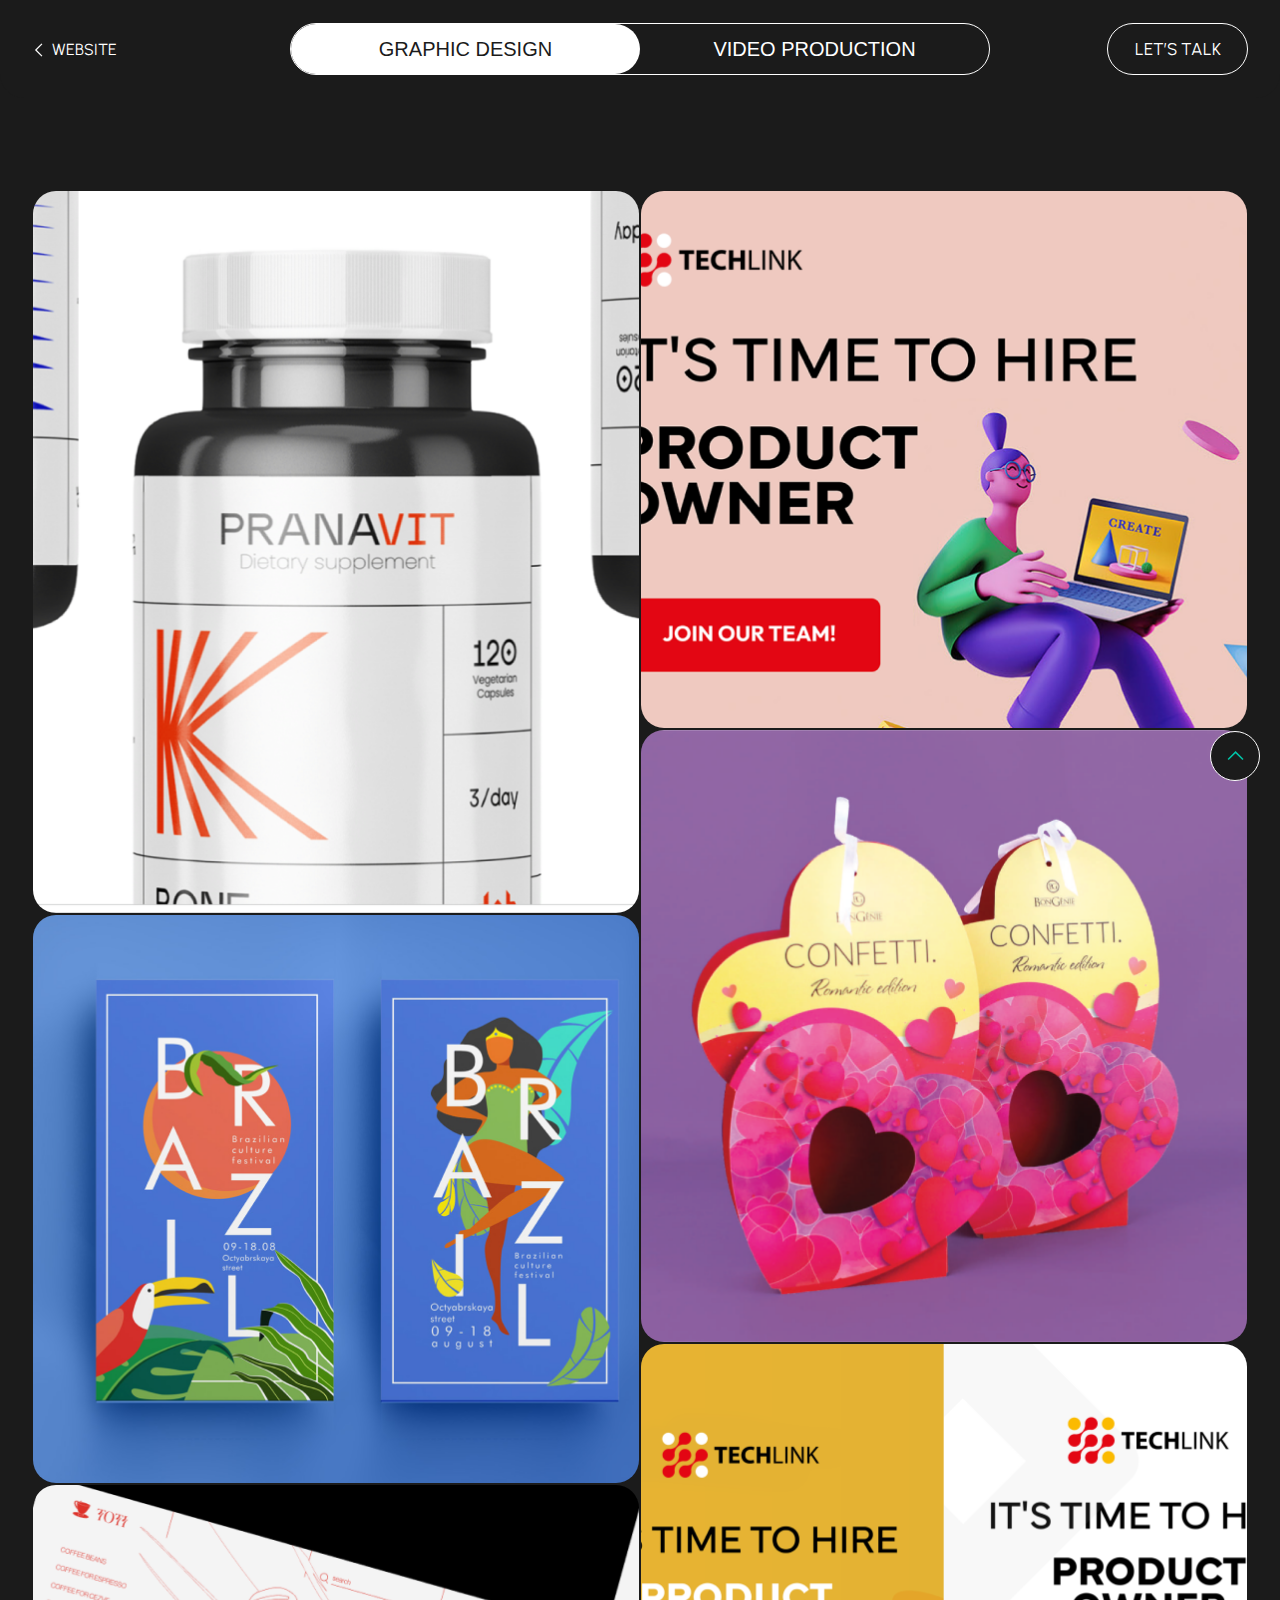
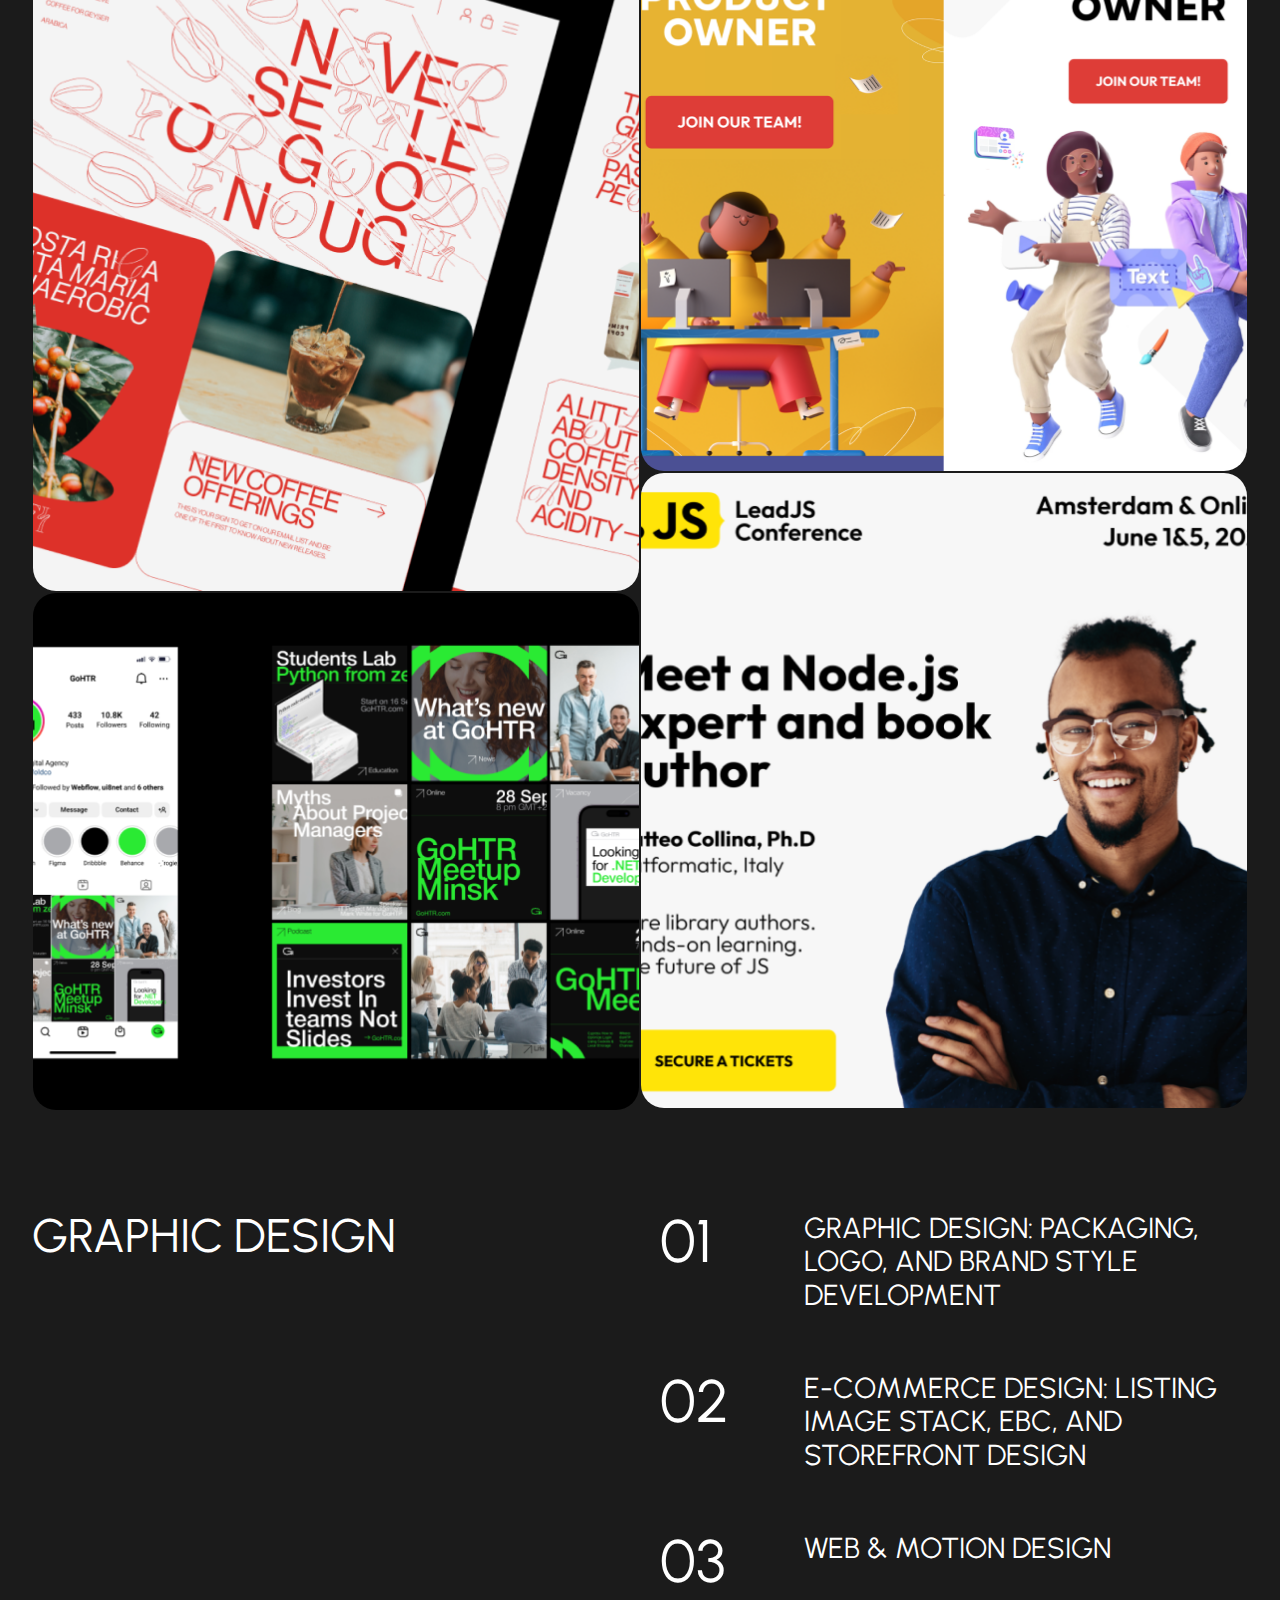
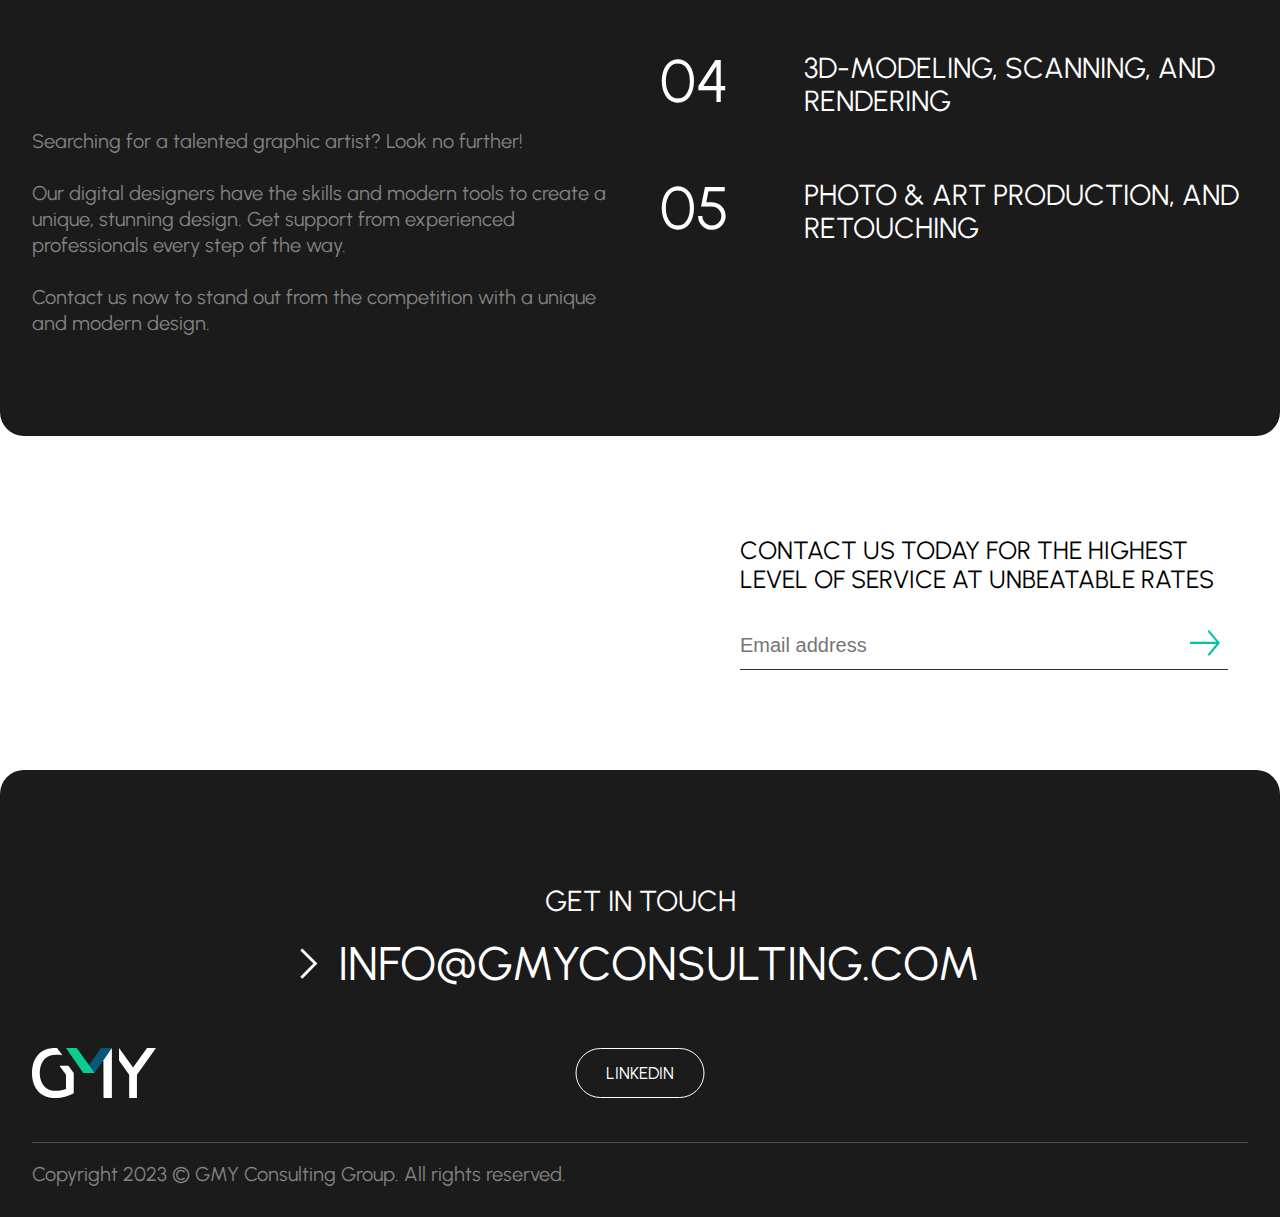
==== commit f2298b4d: "added new edits to the layout" ====
--- a/portfolio.html
+++ b/portfolio.html
@@ -14,7 +14,7 @@
         <script defer src="./js/btnPortfolio.js"></script>
     </head>
 
-    <body id='main'>
+    <body id="main">
         <div class="portfolioFooter-containerBtnBackToUp">
             <a class="portfolioFooter-btnBackToUp secondary textUppercase textBtn" href="#main">
                 <img class="portfolioFooter-iconBtnBackToUp" src="./assets/icons/iconArrow.svg" alt="" />
@@ -22,7 +22,7 @@
         </div>
 
         <!-- PortfolioHeader -->
-        <header class="Header-container blackTheme borderRadiusDown mobilePadding">
+        <header class="Header-container PortfolioHeader blackTheme borderRadiusDown mobilePadding">
             <div class="Header-wrapper maxContainerSize">
                 <a class="Header-containerBtnBackToMainPage" href="./index.html">
                     <img class="Header-iconBtnBackToMainPage" src="./assets/icons/iconArrowSelect.svg" alt="">
@@ -134,10 +134,14 @@
             
             <div class="PortfolioVideoProduction hidden">
                 <section class="PortfolioVideoProduction-container">
-                    <div class="VideoProduction-wrapper maxContainerSize borderRadiusFull">
+                    <div class="VideoProduction-wrapper PortfolioVideoProduction maxContainerSize borderRadiusFull">
                         <img class="VideoProduction-iconPlay" src="./assets/icons/iconPlayVideo.svg" />
         
-                        <div class="VideoProduction-previewVideo"></div>
+                        <!-- <div class="VideoProduction-previewVideo PortfolioVideoProduction"></div> -->
+                        <figure>
+                            <img class="PortfolioVideoProduction-previewVideo" src="./assets/images/portfolioPreviewVideo.png" alt="">
+                        </figure>
+                        
                         <iframe id="player" class="VideoProduction-video" src="https://www.youtube.com/embed/5_SGxF4RLgc?enablejsapi=1&controls=0&iv_load_policy=3&modestbranding=1&hl=en&disablekb=1&rel=0" frameborder="0" allow="accelerometer; autoplay; clipboard-write; encrypted-media; gyroscope; picture-in-picture; web-share" allowfullscreen></iframe>
                     </div>
                 </section>
--- a/css/styles.css
+++ b/css/styles.css
@@ -25,7 +25,6 @@
 @import 'portfolioFooter.css';
 
 /* fonts */
-
 @font-face {
     font-family: 'UrbanistRegular';
     src: url('../fonts/Urbanist-Regular.ttf') format('truetype');
@@ -44,4 +43,58 @@
 @font-face {
     font-family: 'UrbanistBold';
     src: url('../fonts/Urbanist-Bold.ttf') format('truetype');
-}+}
+
+
+
+
+
+
+
+
+
+
+
+
+
+
+
+
+
+
+
+
+
+
+
+
+
+
+
+
+
+
+
+
+
+
+
+
+
+
+
+
+
+
+
+
+
+
+
+
+
+
+
+
+
+/* created by Nova, git: ephemeralCode */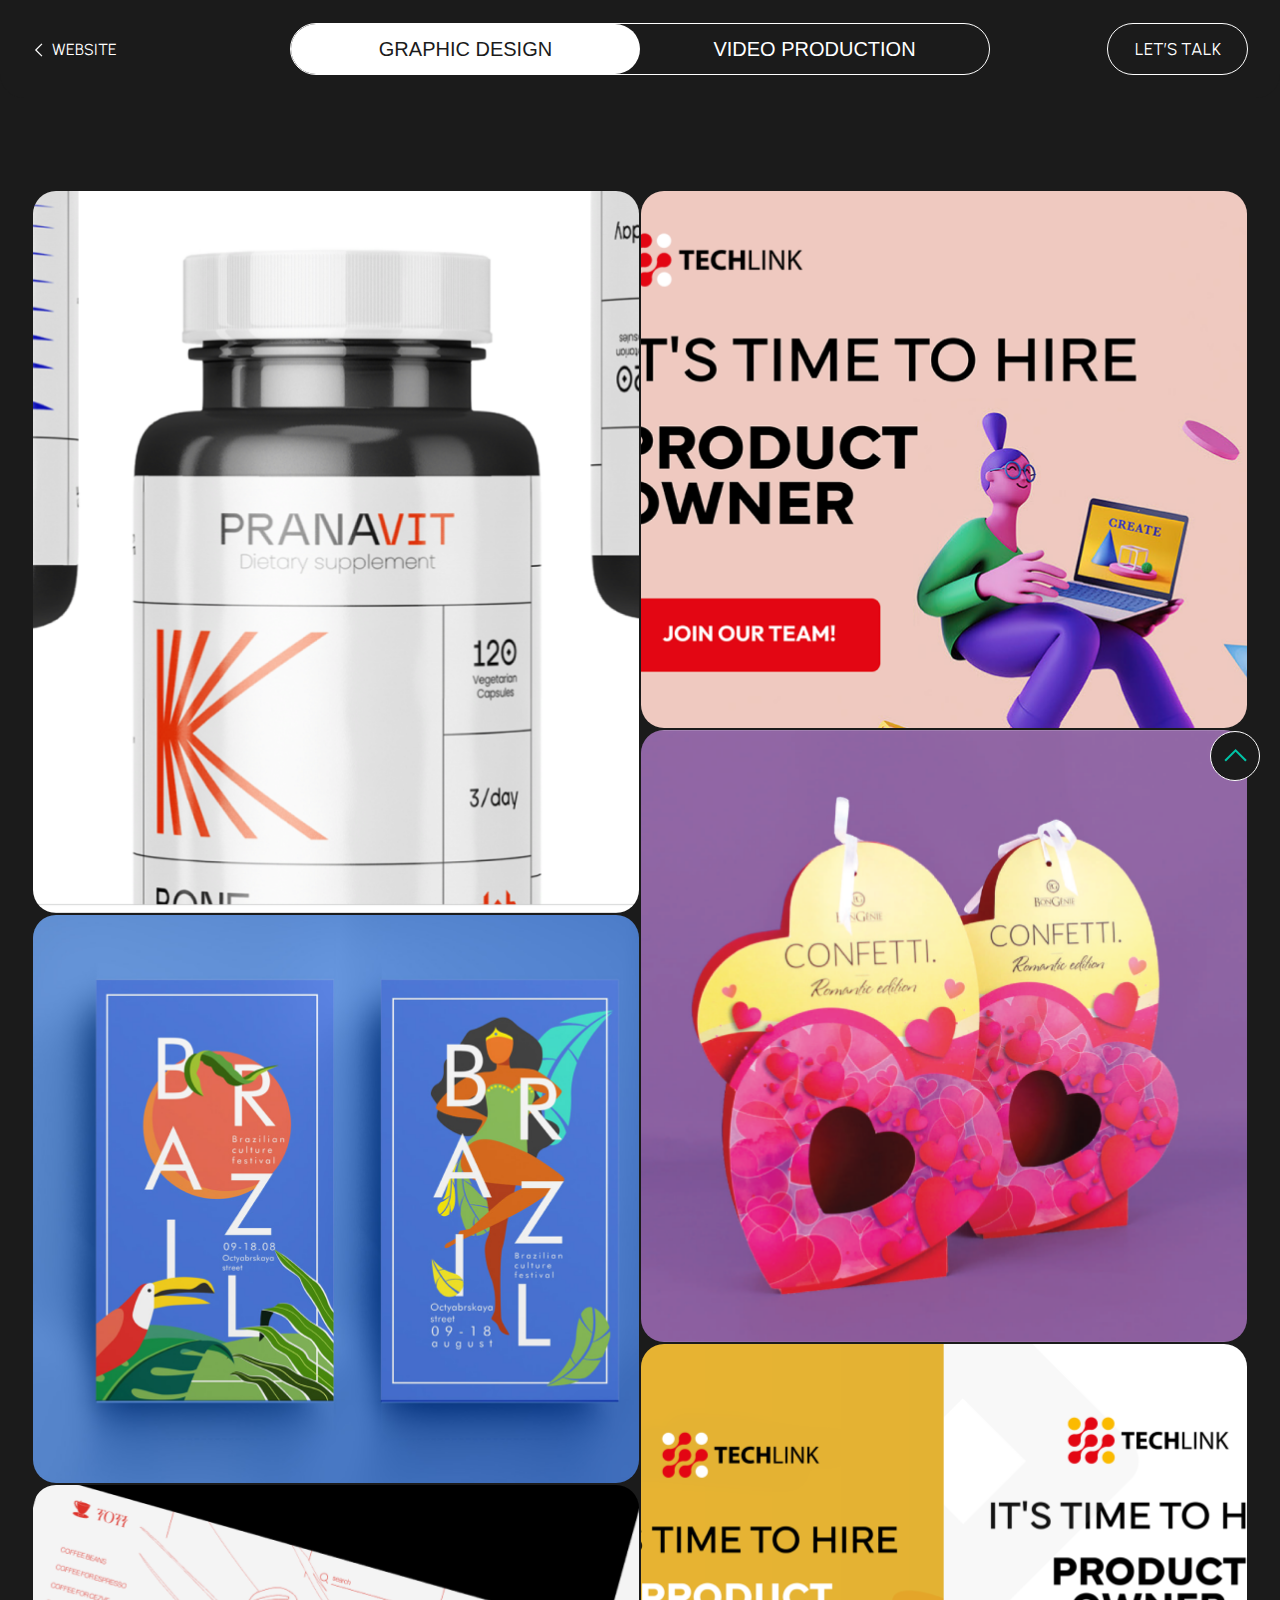
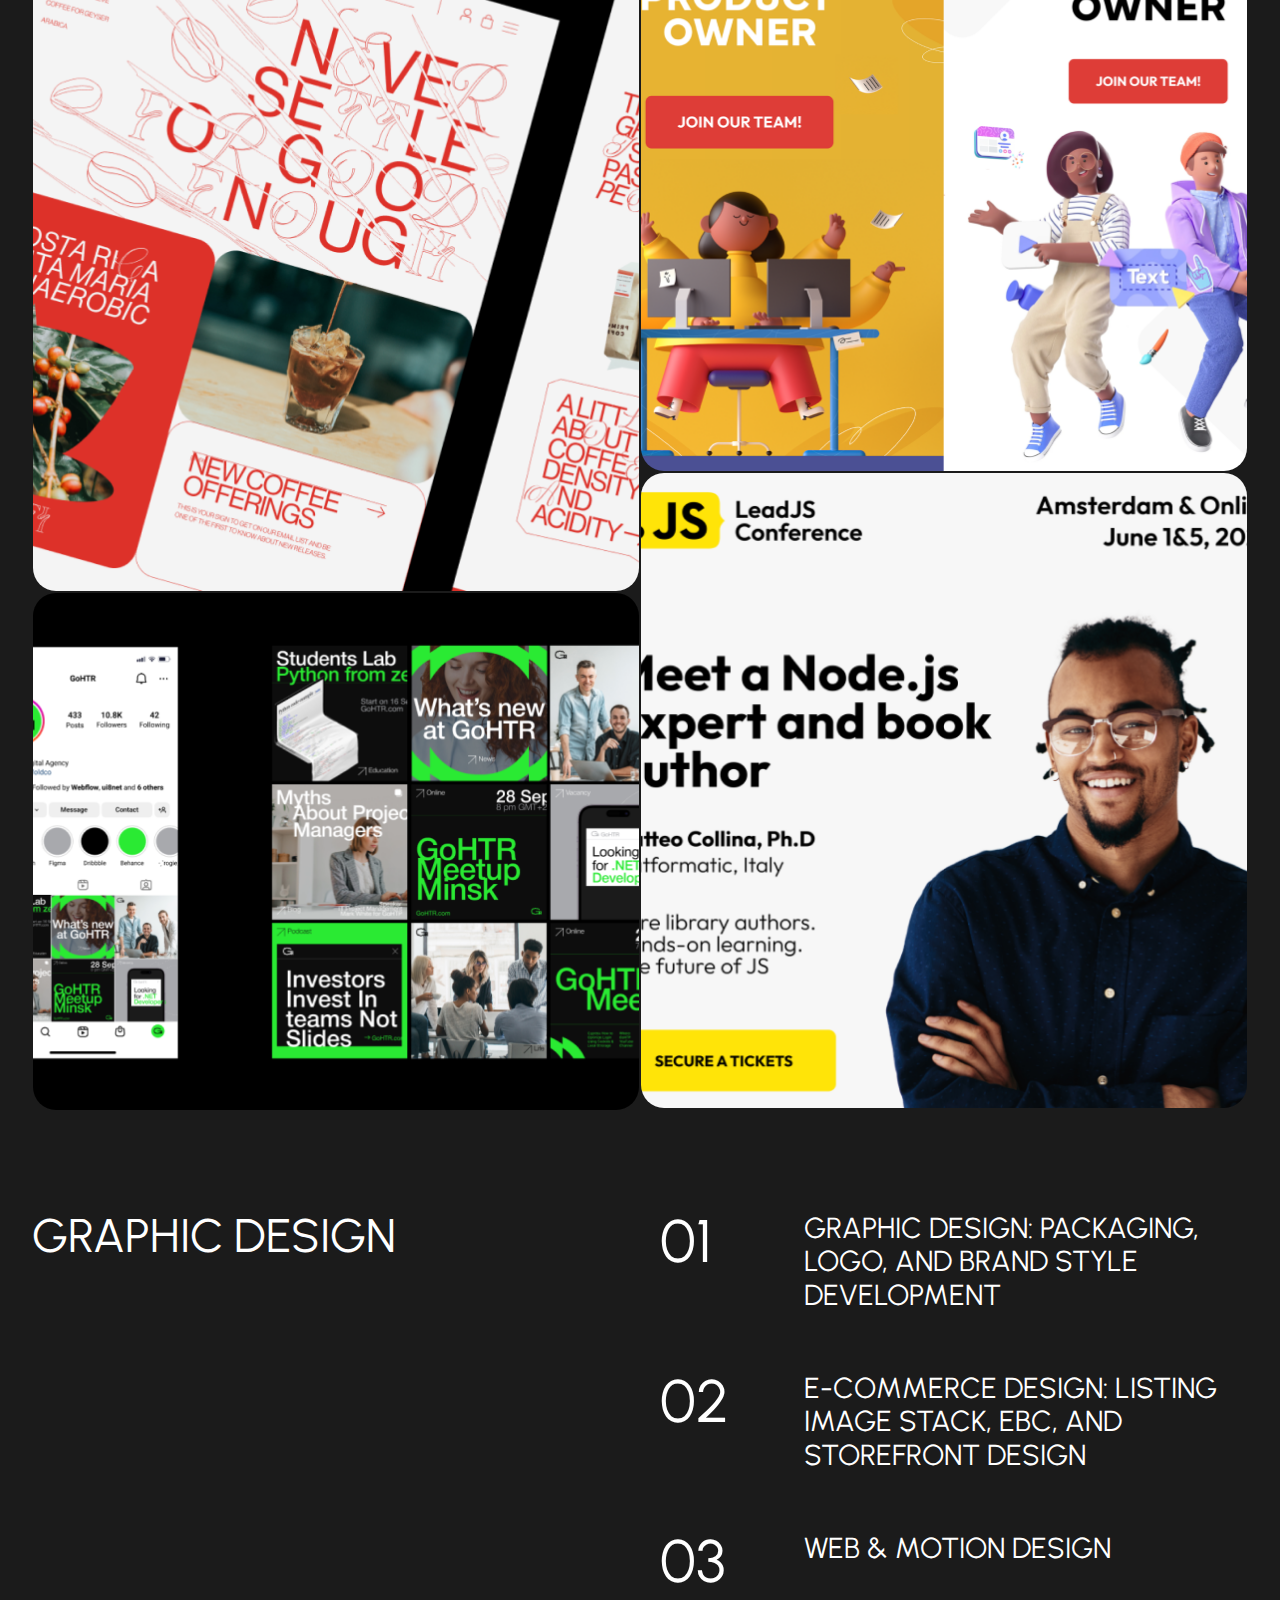
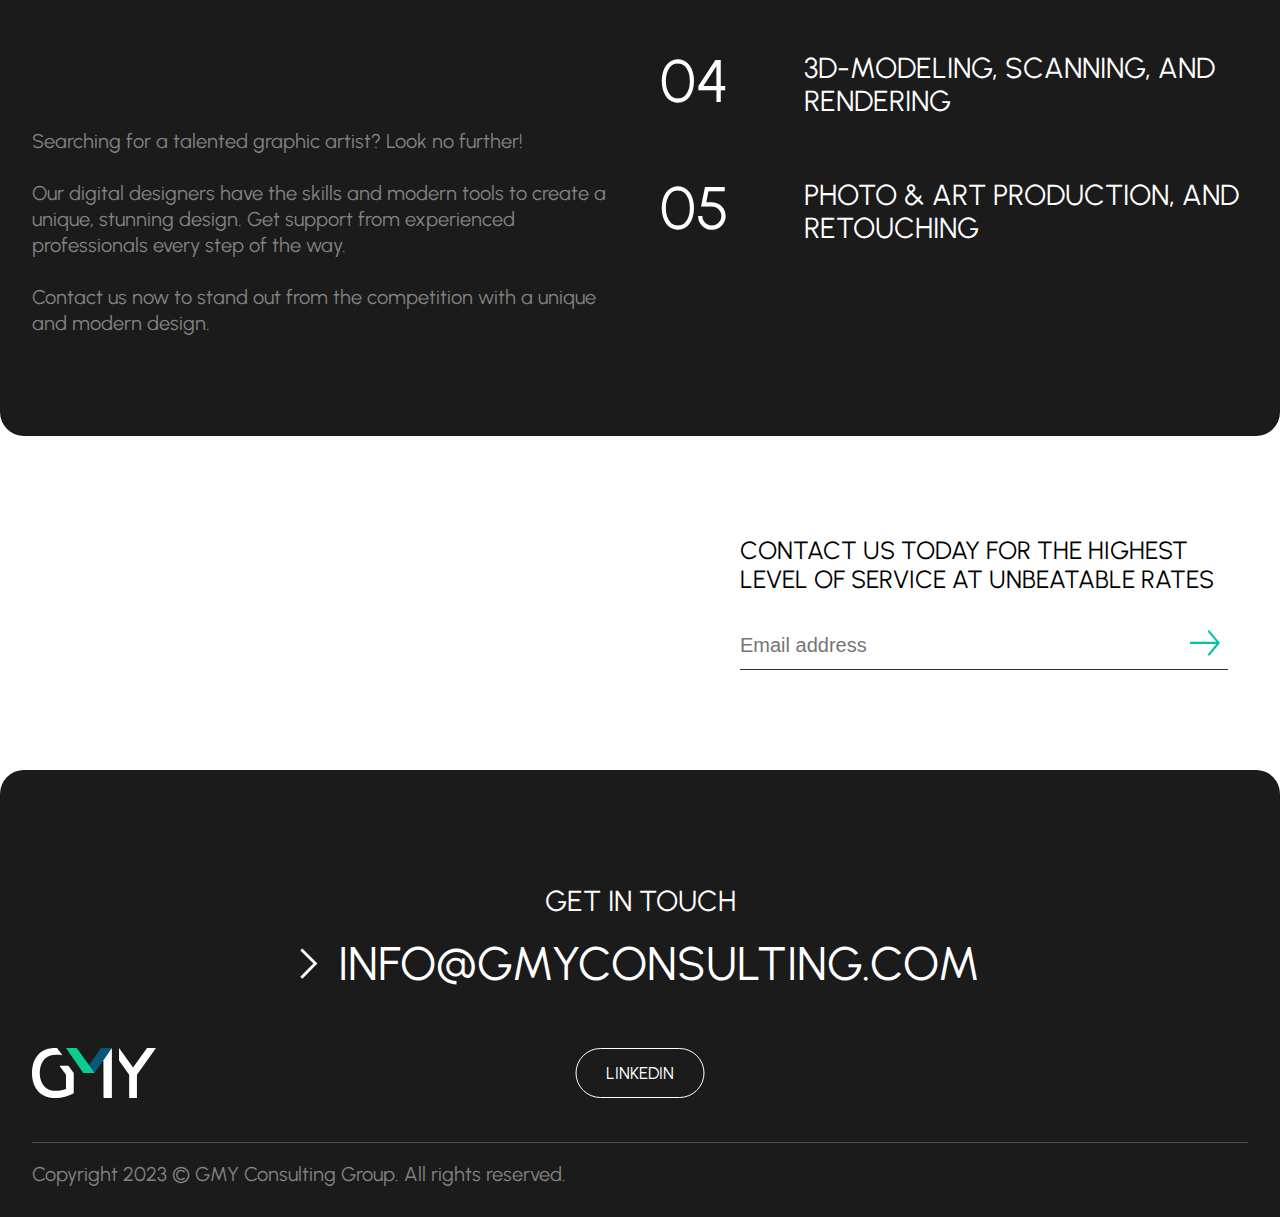
==== commit 5ebfff86: "fixed player" ====
--- a/portfolio.html
+++ b/portfolio.html
@@ -142,7 +142,7 @@
                             <img class="PortfolioVideoProduction-previewVideo" src="./assets/images/portfolioPreviewVideo.png" alt="">
                         </figure>
                         
-                        <iframe id="player" class="VideoProduction-video" src="https://www.youtube.com/embed/5_SGxF4RLgc?enablejsapi=1&controls=0&iv_load_policy=3&modestbranding=1&hl=en&disablekb=1&rel=0" frameborder="0" allow="accelerometer; autoplay; clipboard-write; encrypted-media; gyroscope; picture-in-picture; web-share" allowfullscreen></iframe>
+                        <iframe id="player" class="VideoProduction-video" src="https://www.youtube.com/embed/5_SGxF4RLgc?enablejsapi=1&controls=1&iv_load_policy=3&modestbranding=1&hl=en&disablekb=1&rel=0" frameborder="0" allow="accelerometer; autoplay; clipboard-write; encrypted-media; gyroscope; picture-in-picture; web-share" allowfullscreen></iframe>
                     </div>
                 </section>
 
